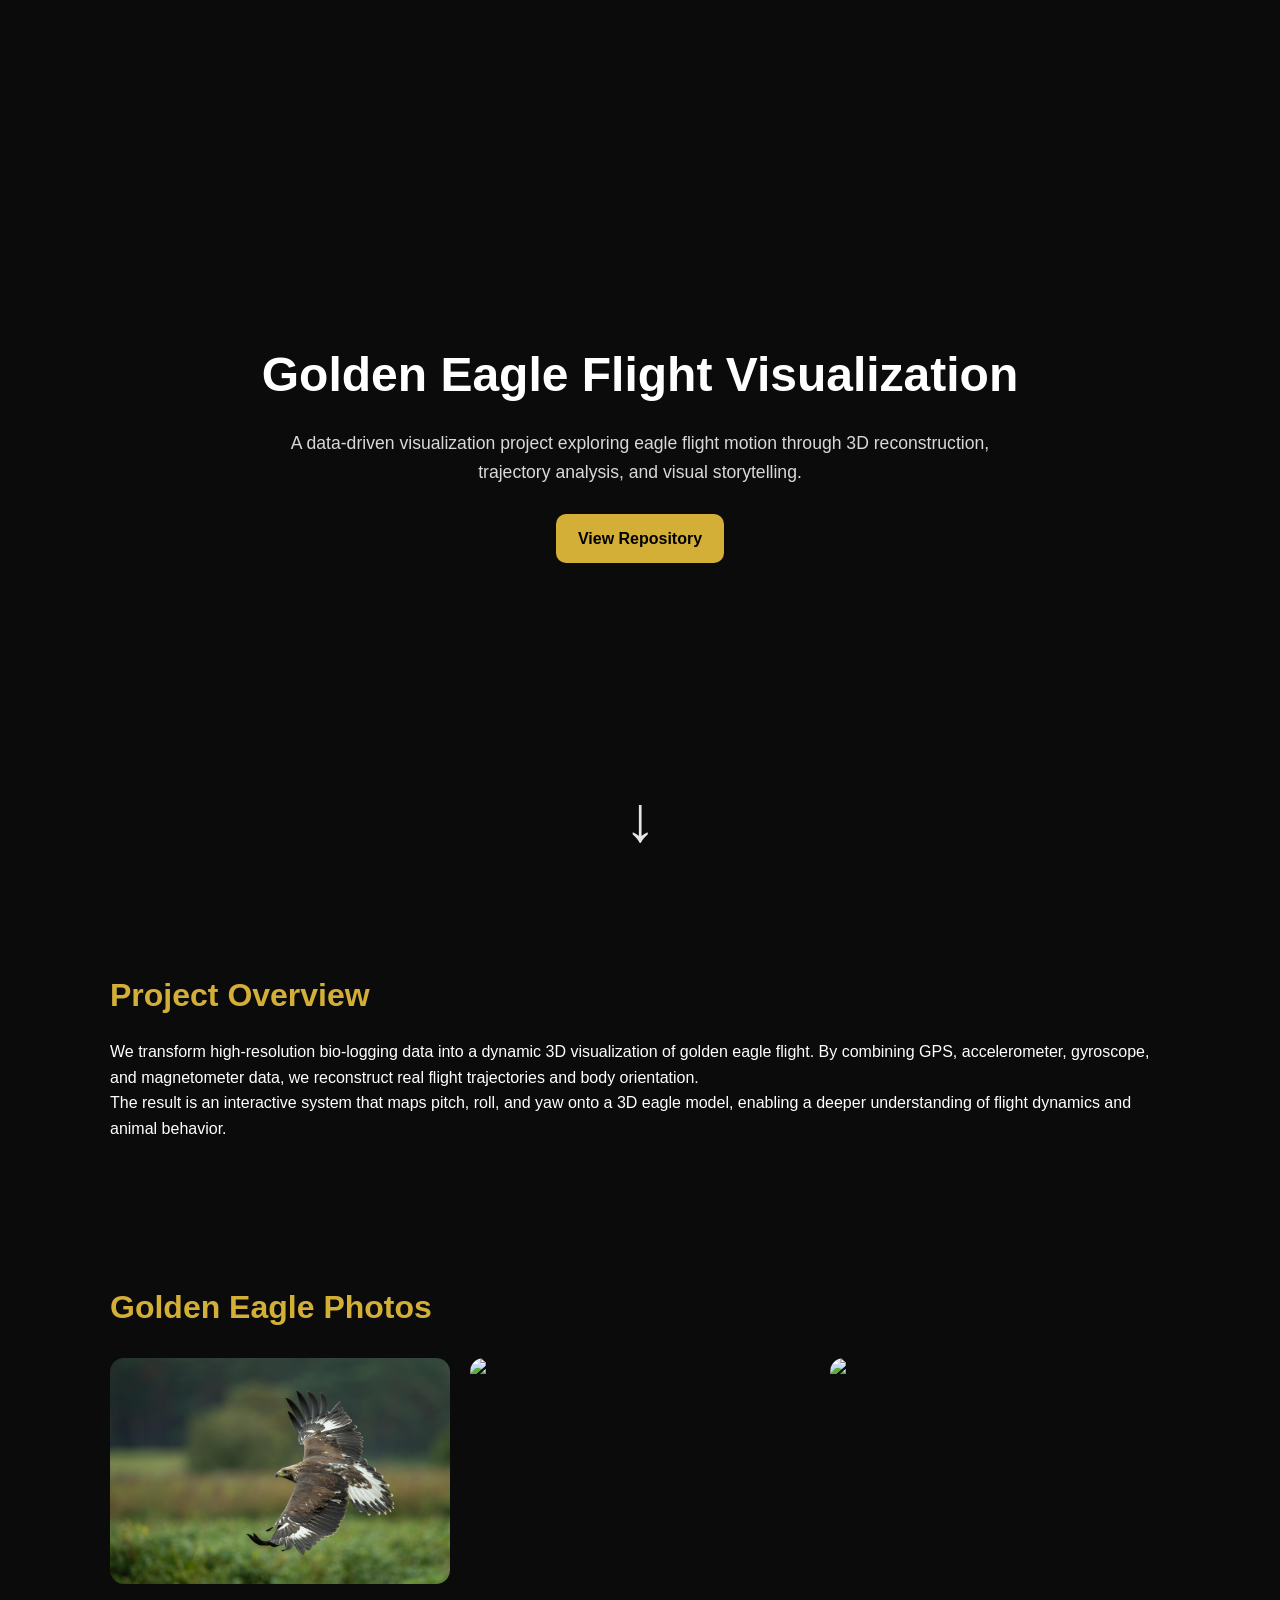
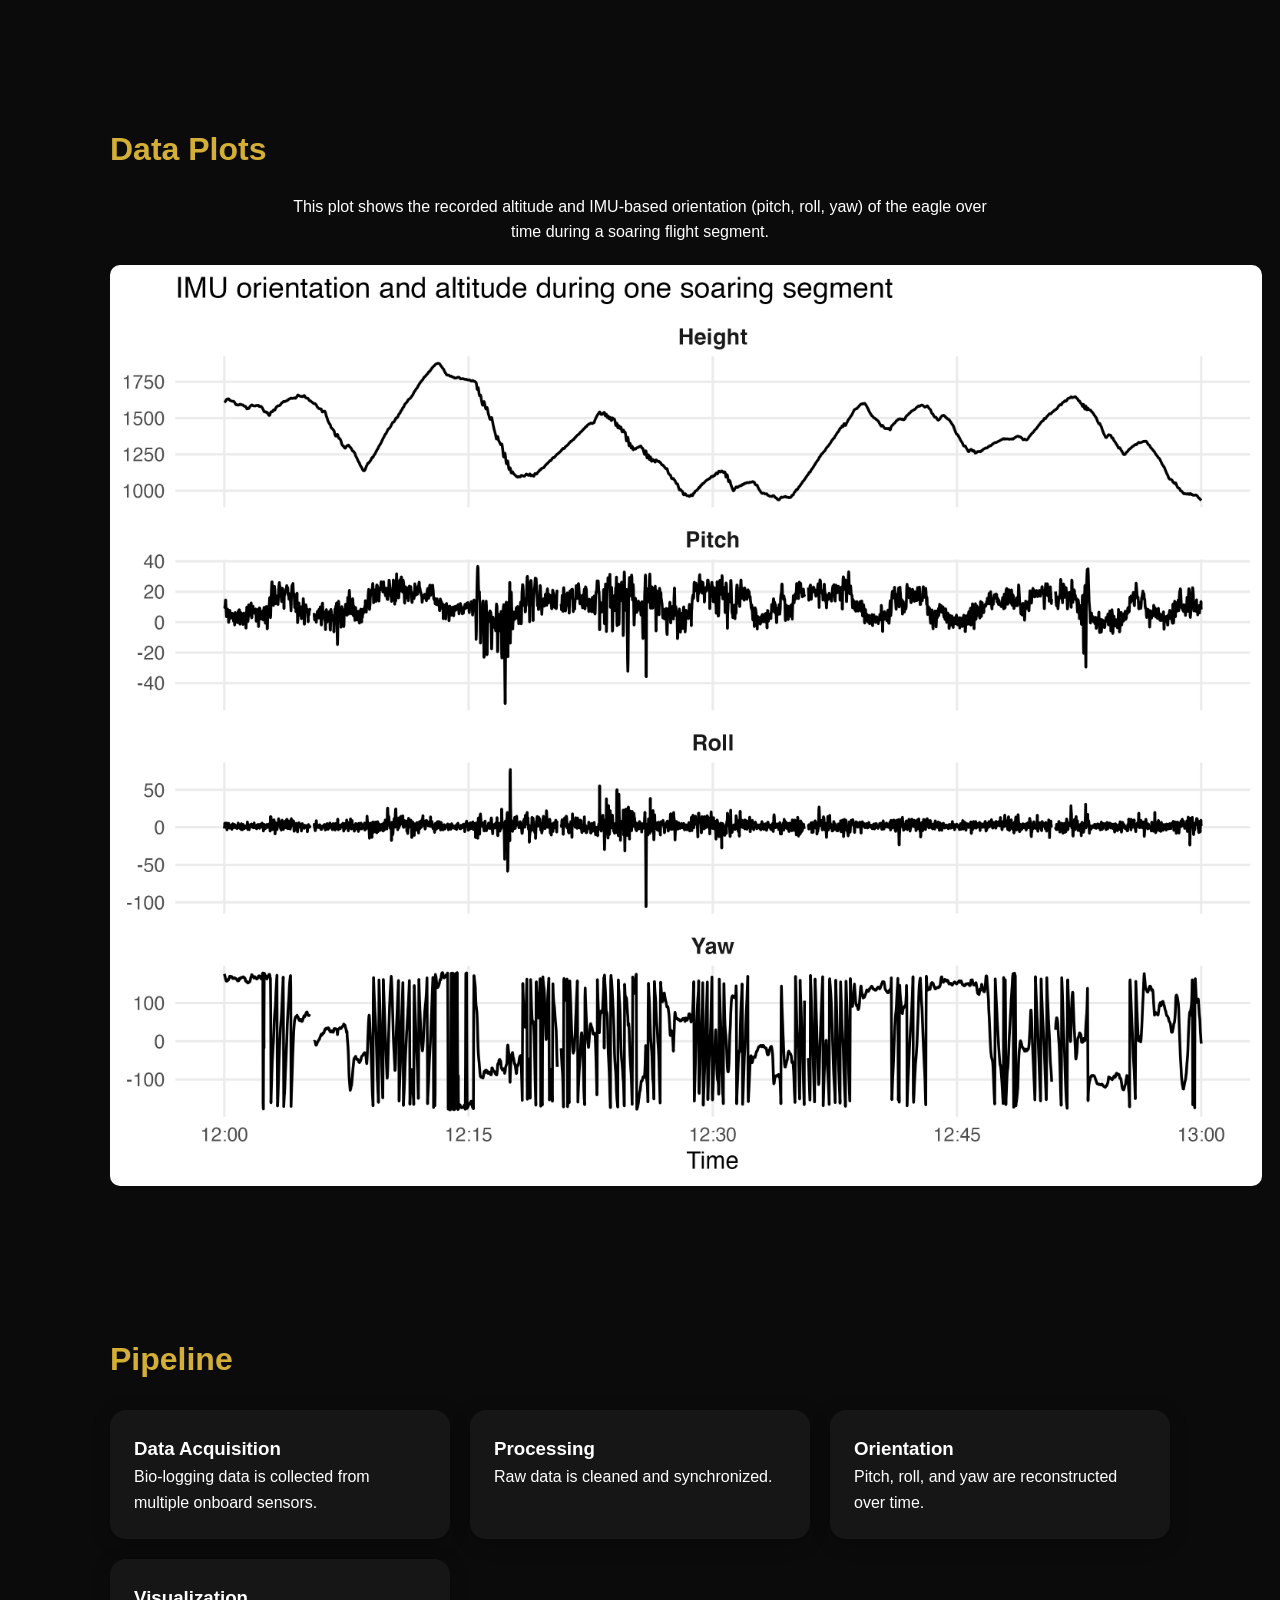
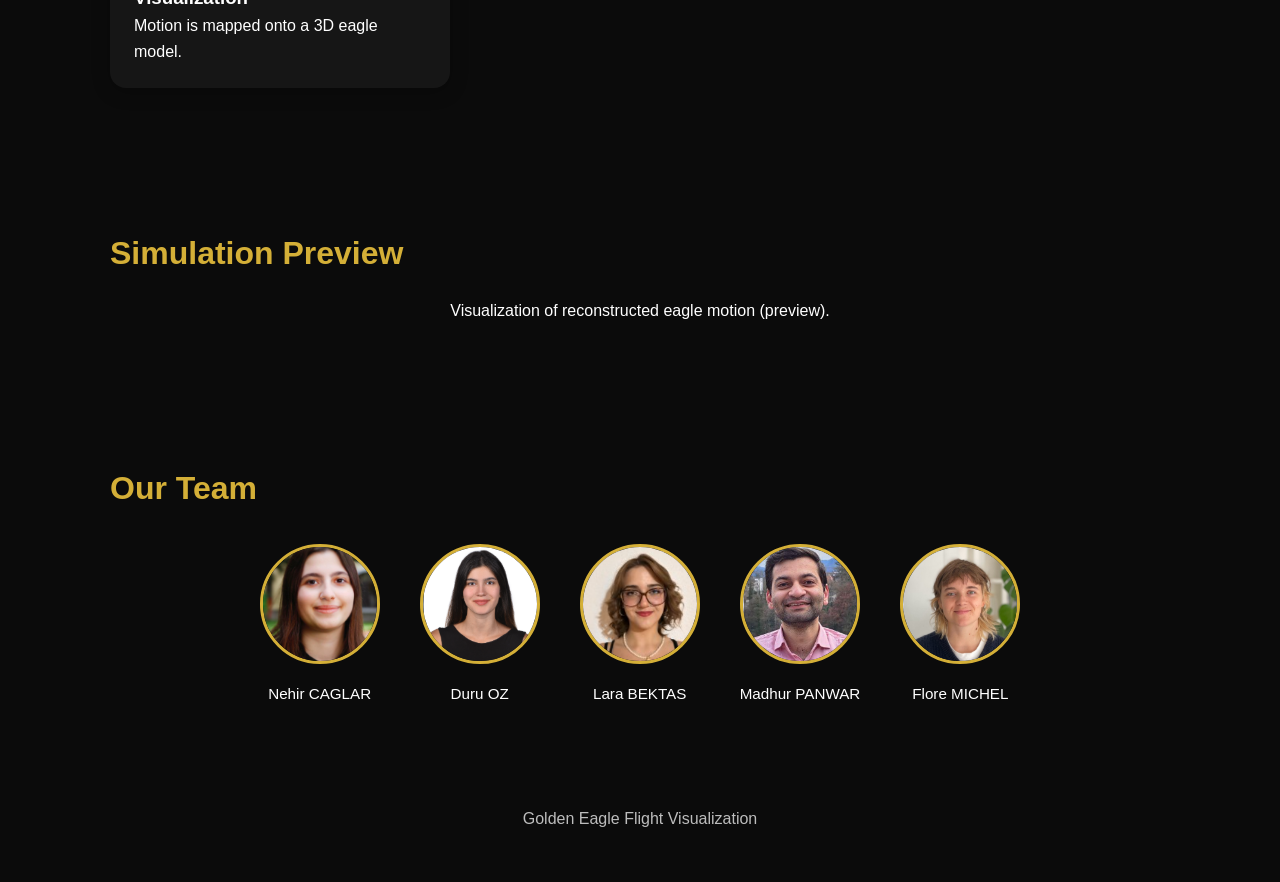
==== index.html @ 2aece583 "Update index.html" ====
<!doctype html>
<html lang="en">
<head>
  <meta charset="UTF-8">
  <meta name="viewport" content="width=device-width, initial-scale=1.0">
  <title>Golden Eagle Flight Visualization</title>

  <style>
    * {
      box-sizing: border-box;
      margin: 0;
      padding: 0;
    }

    body {
      font-family: Arial, sans-serif;
      background: #0b0b0b;
      color: white;
      line-height: 1.6;
    }

    header {
      position: relative;
      min-height: 100vh;
      display: flex;
      flex-direction: column;
      justify-content: center;
      align-items: center;
      padding: 40px 20px;
      text-align: center;
      background: url("background.jpg") center/cover no-repeat;
    }

    header h1 {
      font-size: 3rem;
      margin-bottom: 16px;
    }

    header p {
      max-width: 700px;
      font-size: 1.1rem;
      color: #d9d9d9;
      margin-bottom: 28px;
    }

    .button {
      display: inline-block;
      padding: 12px 22px;
      background: #d4af37;
      color: black;
      text-decoration: none;
      font-weight: bold;
      border-radius: 10px;
    }

    /* SCROLL ARROW */
    .scroll-arrow {
      position: absolute;
      bottom: 30px;
      left: 50%;
      transform: translateX(-50%);
      font-size: 4rem;
      color: white;
      opacity: 0.9;
      animation: bounce 1.5s infinite;
    }

    @keyframes bounce {
      0%, 100% { transform: translate(-50%, 0); }
      50% { transform: translate(-50%, 12px); }
    }

    section {
      padding: 70px 20px;
      max-width: 1100px;
      margin: auto;
    }

    h2 {
      font-size: 2rem;
      margin-bottom: 18px;
      color: #d4af37;
    }

    .grid {
      display: grid;
      grid-template-columns: repeat(auto-fit, minmax(260px, 1fr));
      gap: 20px;
      margin-top: 25px;
    }

    .card {
      background: #161616;
      padding: 24px;
      border-radius: 16px;
      box-shadow: 0 4px 18px rgba(0,0,0,0.25);
    }

    .images img {
      width: 100%;
      border-radius: 14px;
      display: block;
    }

    /* TEAM */
    .team {
      display: flex;
      justify-content: center;
      gap: 40px;
      margin-top: 30px;
      flex-wrap: wrap;
      text-align: center;
    }

    .member img {
      width: 120px;
      height: 120px;
      object-fit: cover;
      border-radius: 50%;
      margin-bottom: 10px;
      border: 3px solid #d4af37;
    }

    .member p {
      font-size: 0.95rem;
    }

    footer {
      text-align: center;
      padding: 30px 20px 50px;
      color: #bdbdbd;
    }
  </style>
</head>

<body>

  <!-- HERO -->
  <header>
    <h1>Golden Eagle Flight Visualization</h1>
    <p>
      A data-driven visualization project exploring eagle flight motion through
      3D reconstruction, trajectory analysis, and visual storytelling.
    </p>
    <a class="button" href="https://github.com/flore-23/hackathon2026_eagle_flight" target="_blank">
      View Repository
    </a>

    <div class="scroll-arrow">↓</div>
  </header>

  <!-- OVERVIEW -->
  <section>
    <h2>Project Overview</h2>
    <p>
      We transform high-resolution bio-logging data into a dynamic 3D visualization 
      of golden eagle flight. By combining GPS, accelerometer, gyroscope, and 
      magnetometer data, we reconstruct real flight trajectories and body orientation.
    </p>
    <p>
      The result is an interactive system that maps pitch, roll, and yaw onto a 
      3D eagle model, enabling a deeper understanding of flight dynamics and 
      animal behavior.
    </p>
  </section>

  <!-- PHOTOS -->
  <section>
    <h2>Golden Eagle Photos</h2>
    <div class="grid images">
      <img src="image1.jpeg">
      <img src="photo1.jpg">
      <img src="photo2.jpg">
    </div>
  </section>

  <!-- PLOTS -->
  <section>
    <h2>Data Plots</h2>
    <p style="text-align:center; max-width:700px; margin:auto; margin-bottom:20px;">
      This plot shows the recorded altitude and IMU-based orientation (pitch, roll, yaw)
      of the eagle over time during a soaring flight segment.
    </p>

    <div style="text-align:center;">
      <img src="imu_plot.png" style="width:90vw; max-width:1200px; border-radius:10px;">
    </div>
  </section>

  <!-- PIPELINE -->
  <section>
    <h2>Pipeline</h2>
    <div class="grid">
      <div class="card">
        <h3>Data Acquisition</h3>
        <p>Bio-logging data is collected from multiple onboard sensors.</p>
      </div>

      <div class="card">
        <h3>Processing</h3>
        <p>Raw data is cleaned and synchronized.</p>
      </div>

      <div class="card">
        <h3>Orientation</h3>
        <p>Pitch, roll, and yaw are reconstructed over time.</p>
      </div>

      <div class="card">
        <h3>Visualization</h3>
        <p>Motion is mapped onto a 3D eagle model.</p>
      </div>
    </div>
  </section>

  <!-- PREVIEW -->
  <section>
    <h2>Simulation Preview</h2>
    <p style="text-align:center;">
      Visualization of reconstructed eagle motion (preview).
    </p>
  </section>

  <!-- TEAM -->
  <section>
    <h2>Our Team</h2>

    <div class="team">
      <div class="member">
        <img src="NEHİR.png">
        <p>Nehir CAGLAR</p>
      </div>

      <div class="member">
        <img src="duru.png">
        <p>Duru OZ</p>
      </div>

      <div class="member">
        <img src="lara.png">
        <p>Lara BEKTAS</p>
      </div>

      <div class="member">
        <img src="madhur.png">
        <p>Madhur PANWAR</p>
      </div>

      <div class="member">
        <img src="flore.png">
        <p>Flore MICHEL</p>
      </div>
    </div>
  </section>

  <footer>
    Golden Eagle Flight Visualization
  </footer>

</body>
</html>
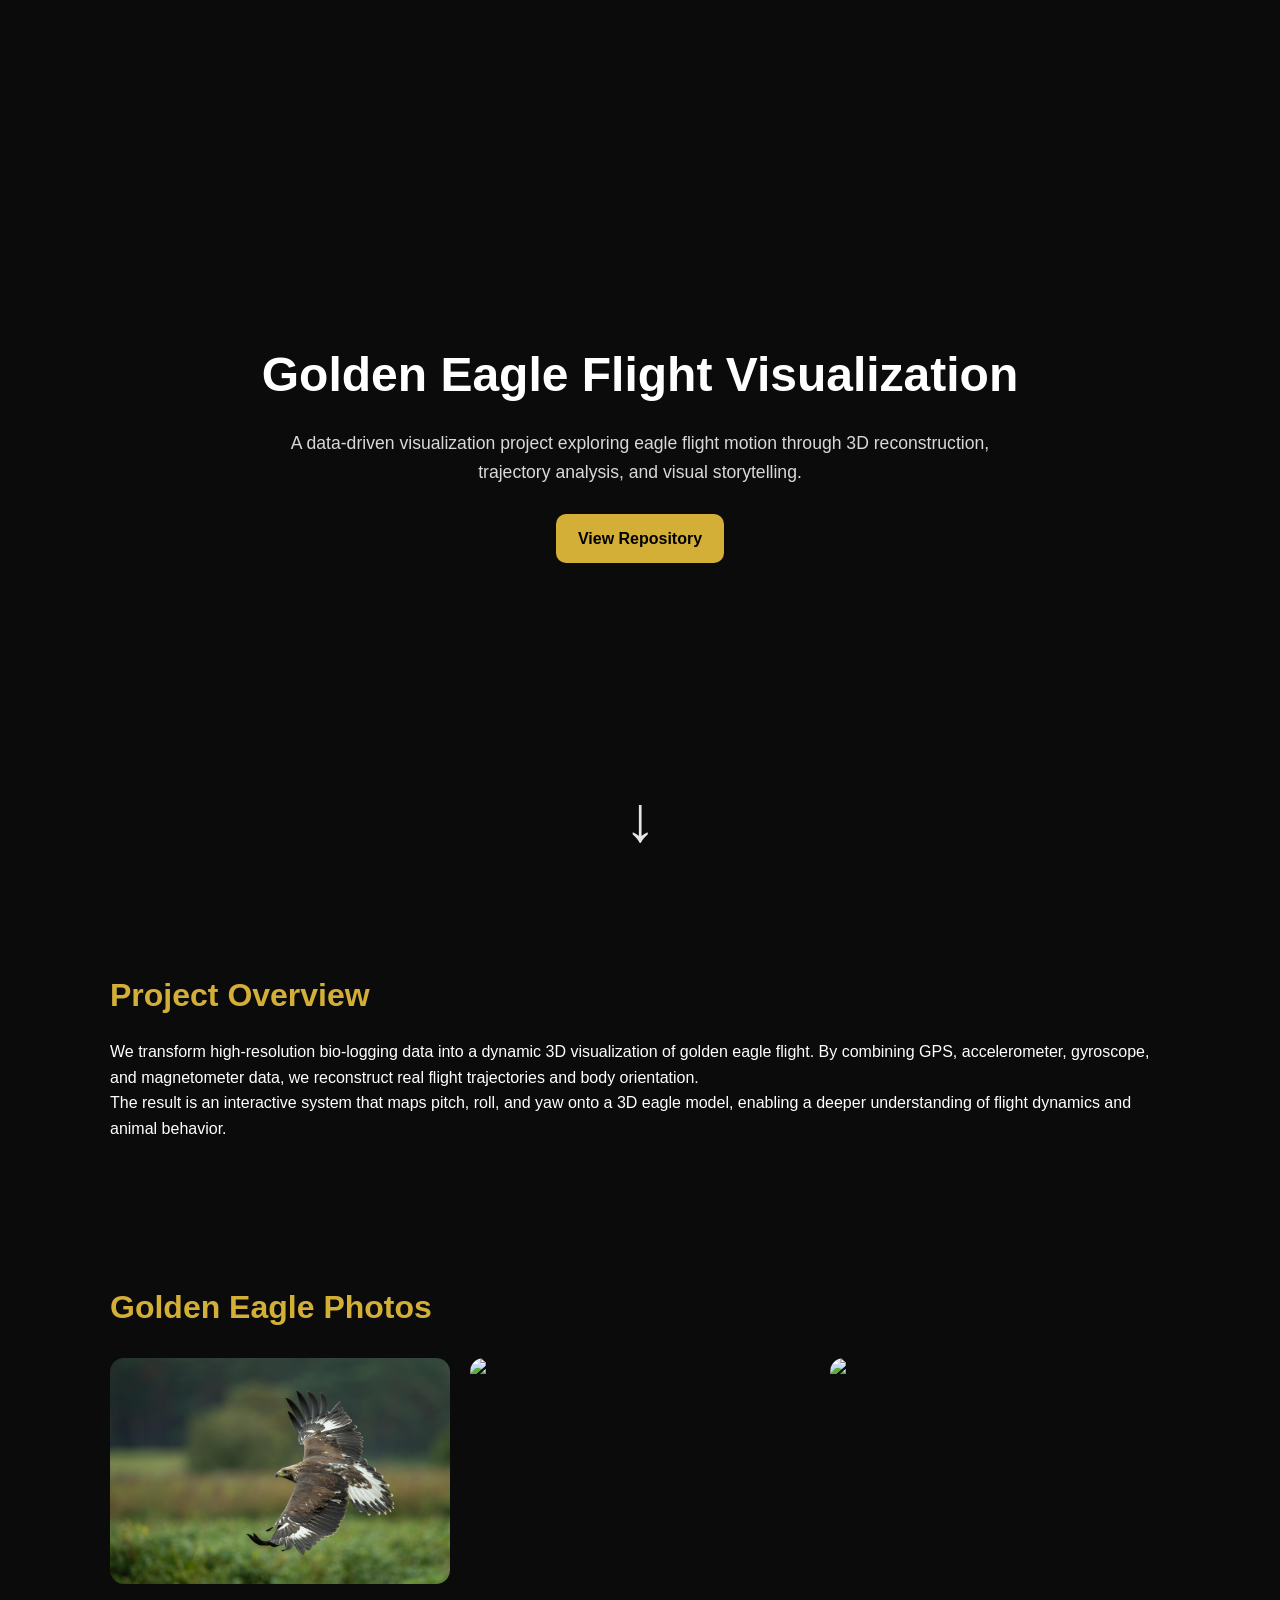
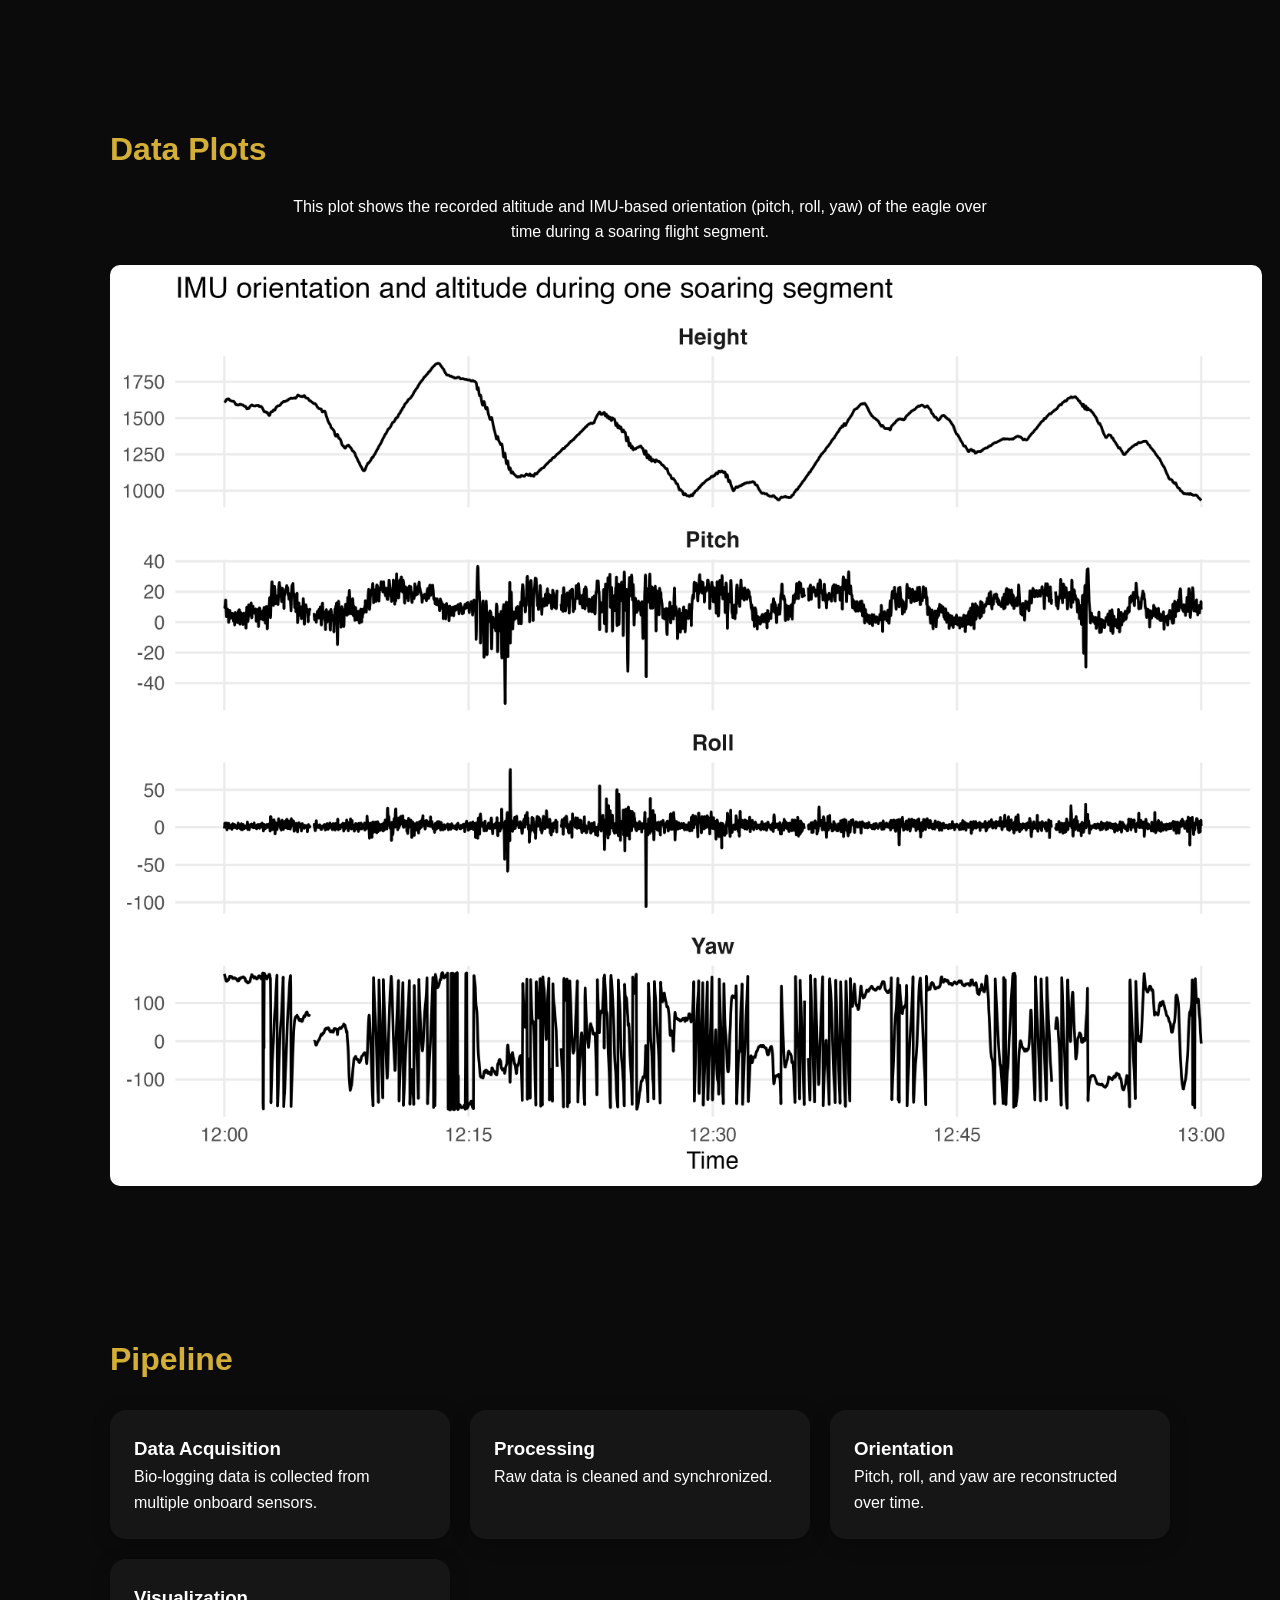
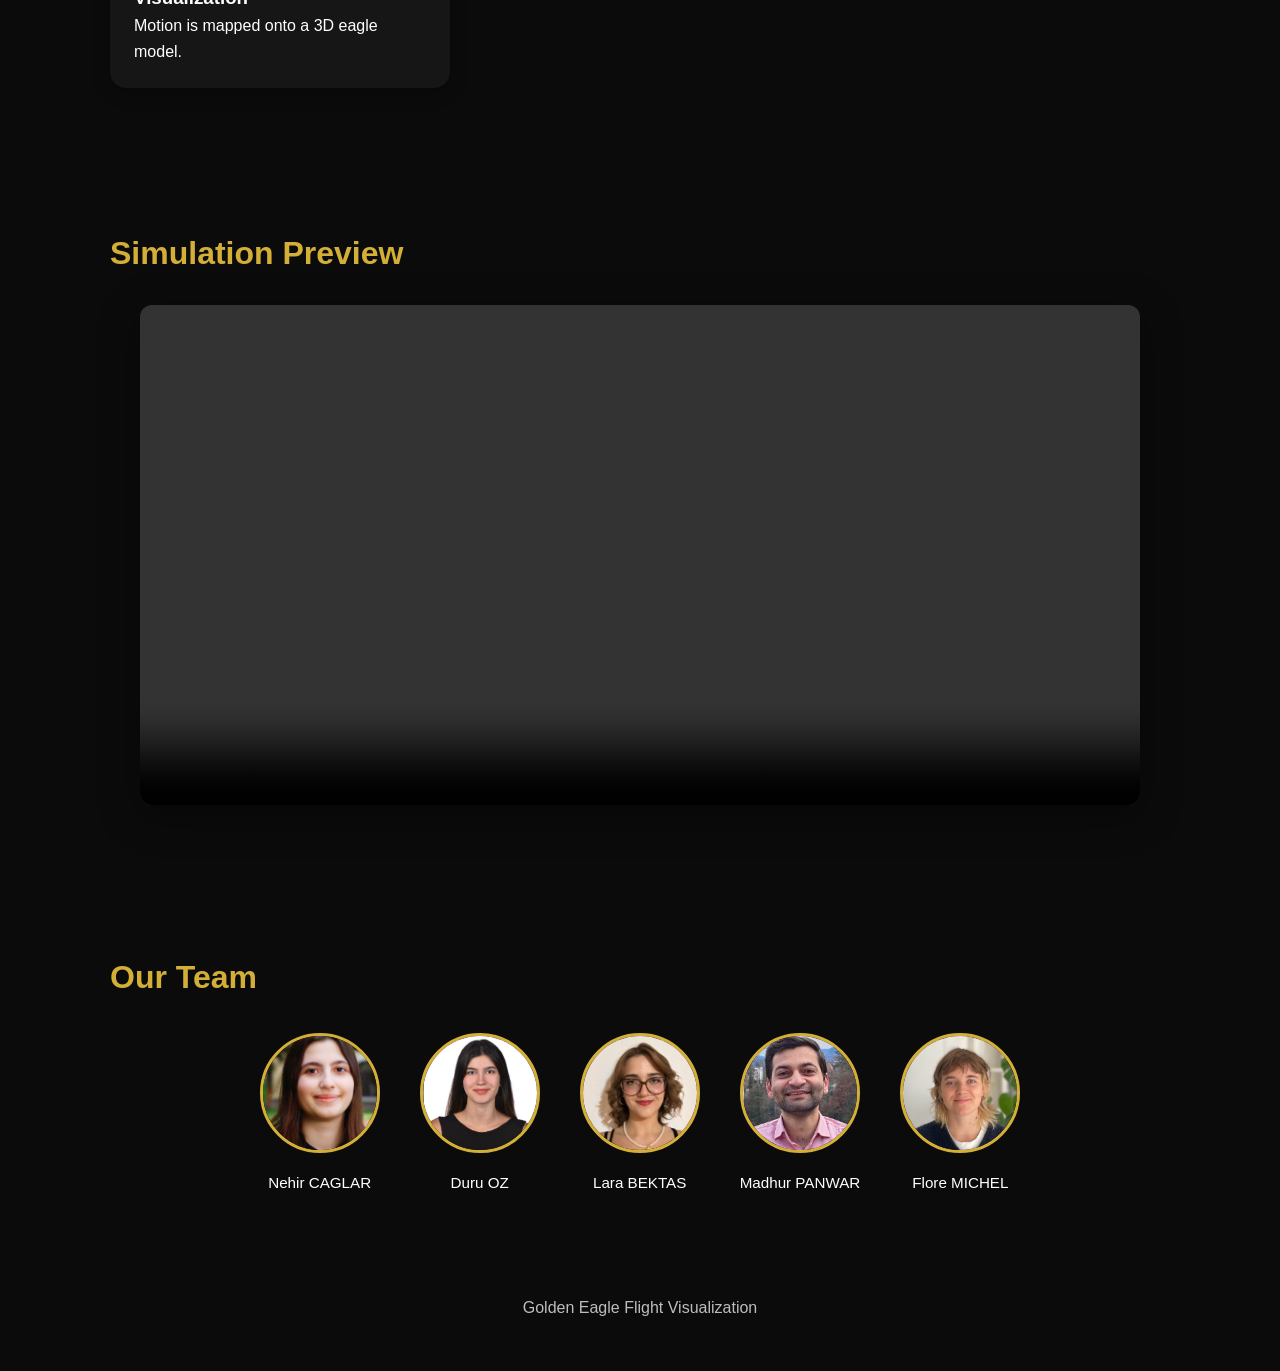
==== commit f709520c: "Update index.html" ====
--- a/index.html
+++ b/index.html
@@ -215,11 +215,17 @@
 
   <!-- PREVIEW -->
   <section>
-    <h2>Simulation Preview</h2>
-    <p style="text-align:center;">
-      Visualization of reconstructed eagle motion (preview).
-    </p>
-  </section>
+  <h2>Simulation Preview</h2>
+  <p style="text-align:center; max-width:800px; margin:auto; margin-bottom:25px;">
+  </p>
+
+  <div style="text-align:center;">
+    <video controls autoplay muted loop
+      style="width:90vw; max-width:1000px; border-radius:12px; box-shadow:0 10px 40px rgba(0,0,0,0.4);">
+      <source src="Video(1).mp4" type="video/mp4">
+    </video>
+  </div>
+</section>
 
   <!-- TEAM -->
   <section>
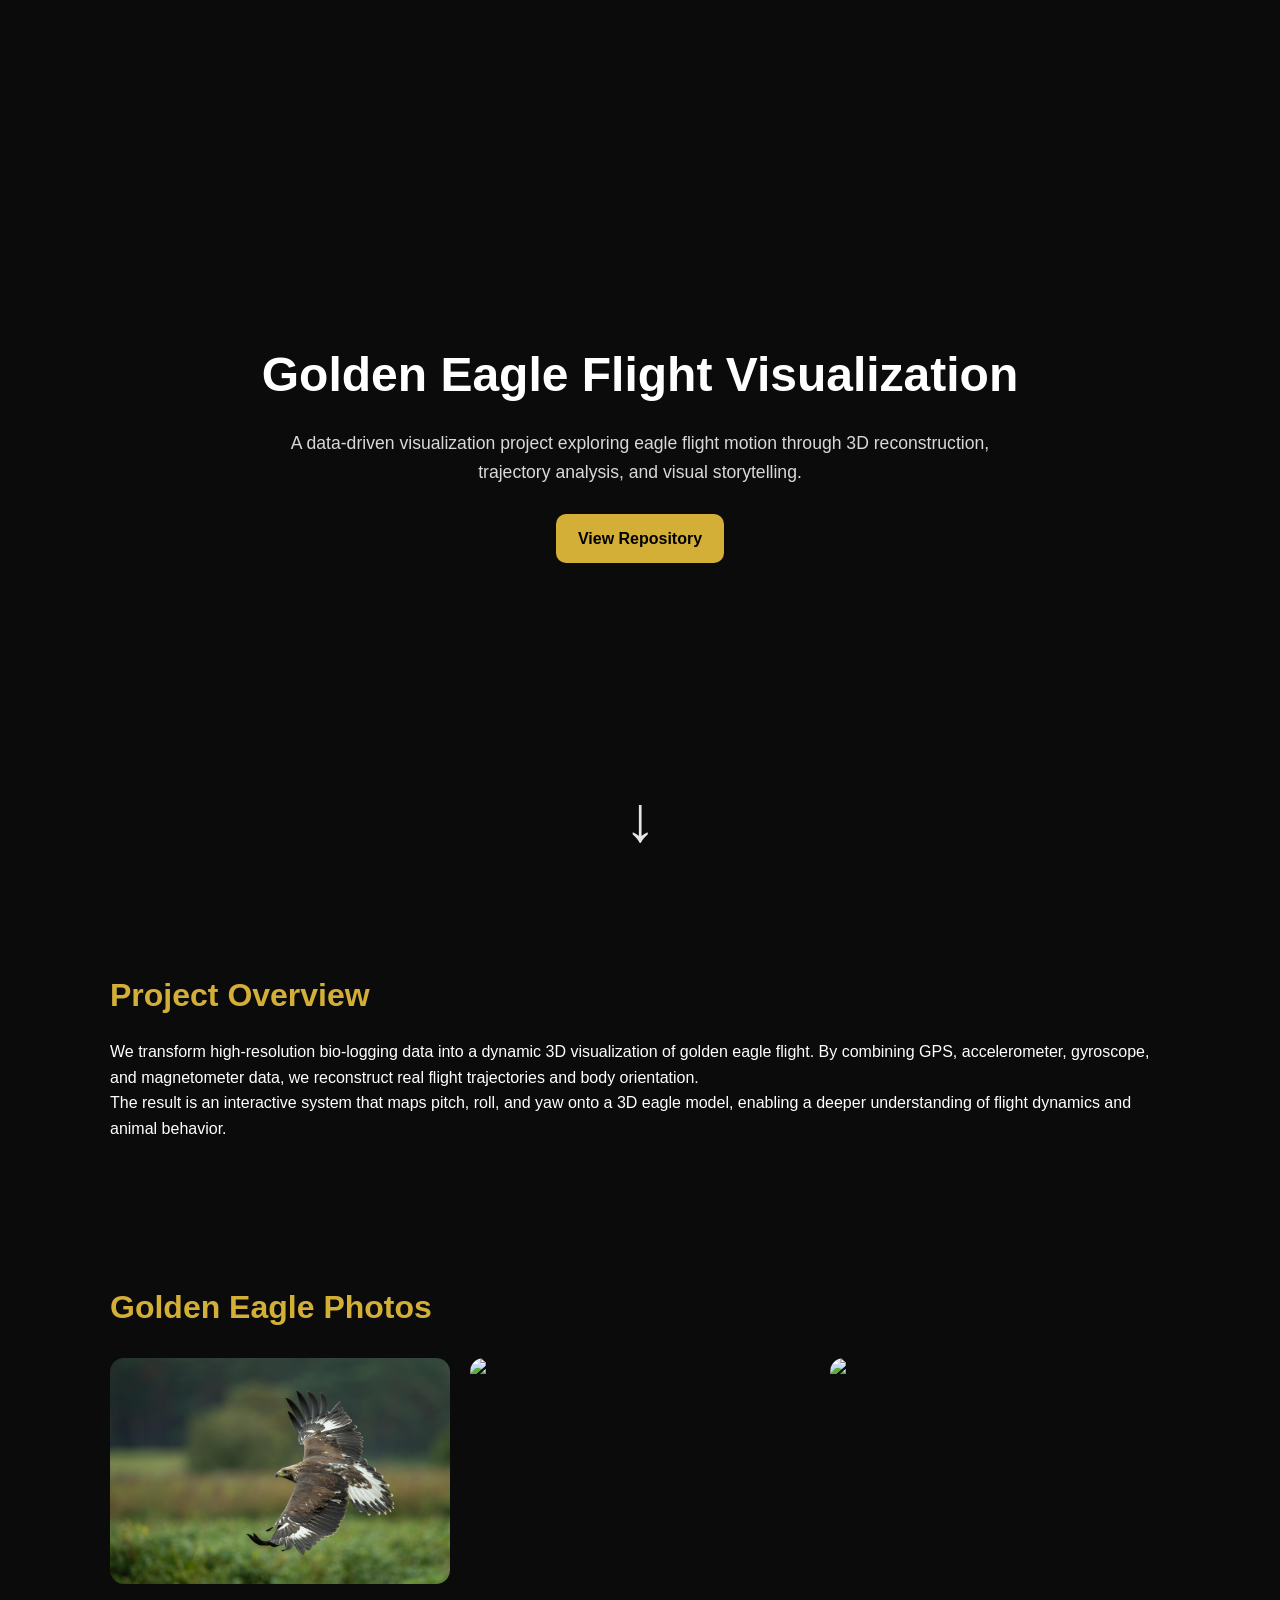
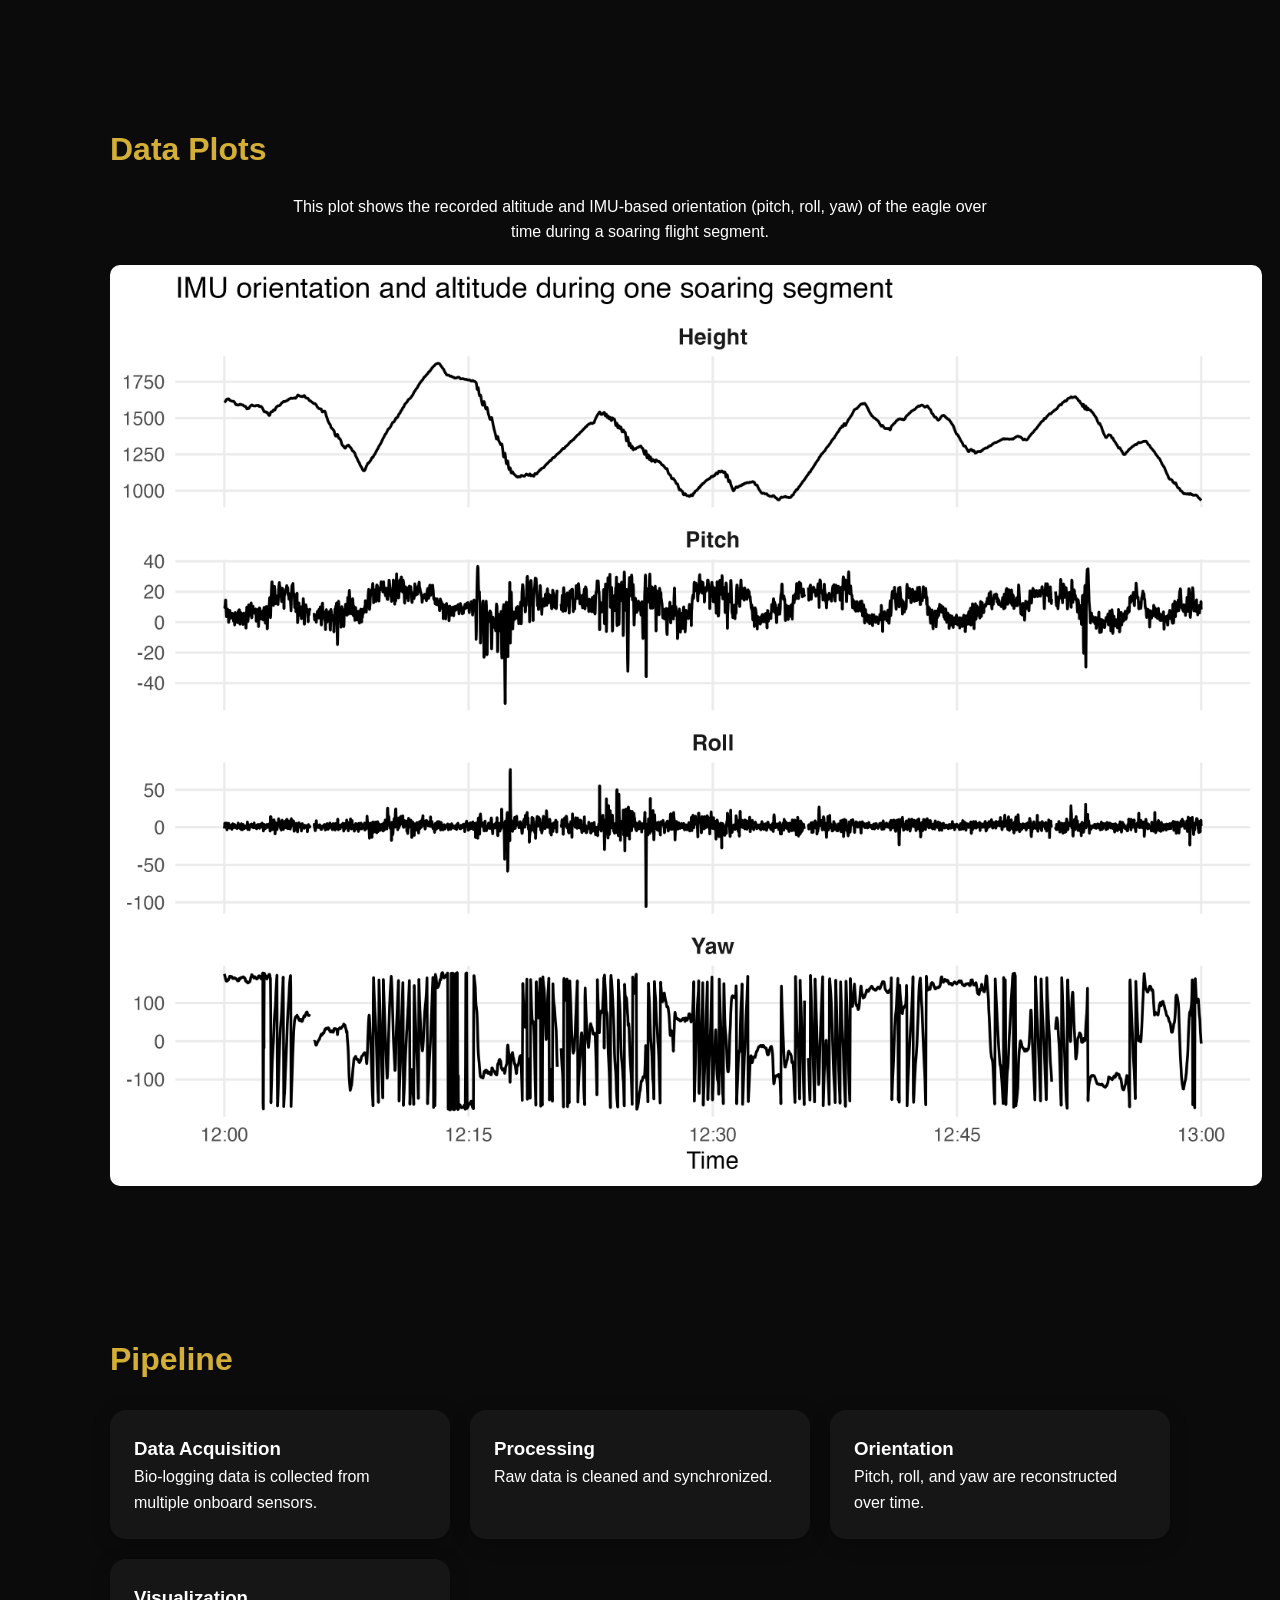
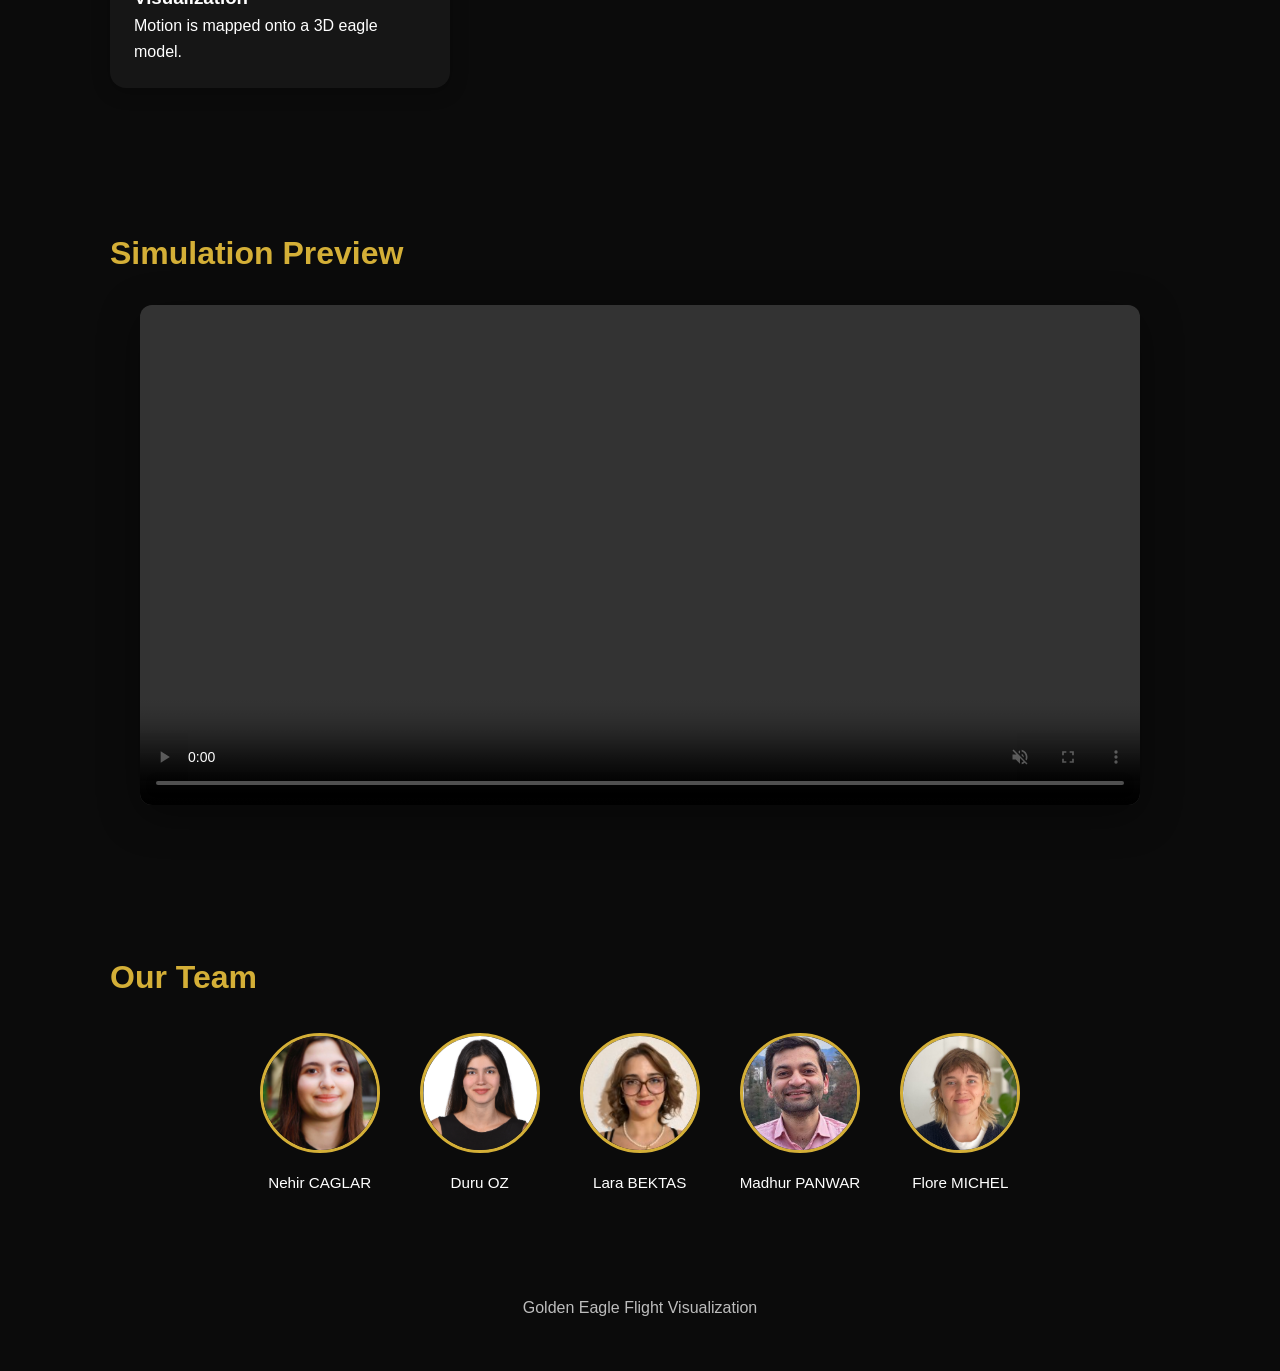
==== commit 04fbdc7a: "Update index.html" ====
--- a/index.html
+++ b/index.html
@@ -222,7 +222,7 @@
   <div style="text-align:center;">
     <video controls autoplay muted loop
       style="width:90vw; max-width:1000px; border-radius:12px; box-shadow:0 10px 40px rgba(0,0,0,0.4);">
-      <source src="Video(1).mp4" type="video/mp4">
+      <source src="Video (1).mp4" type="video/mp4">
     </video>
   </div>
 </section>
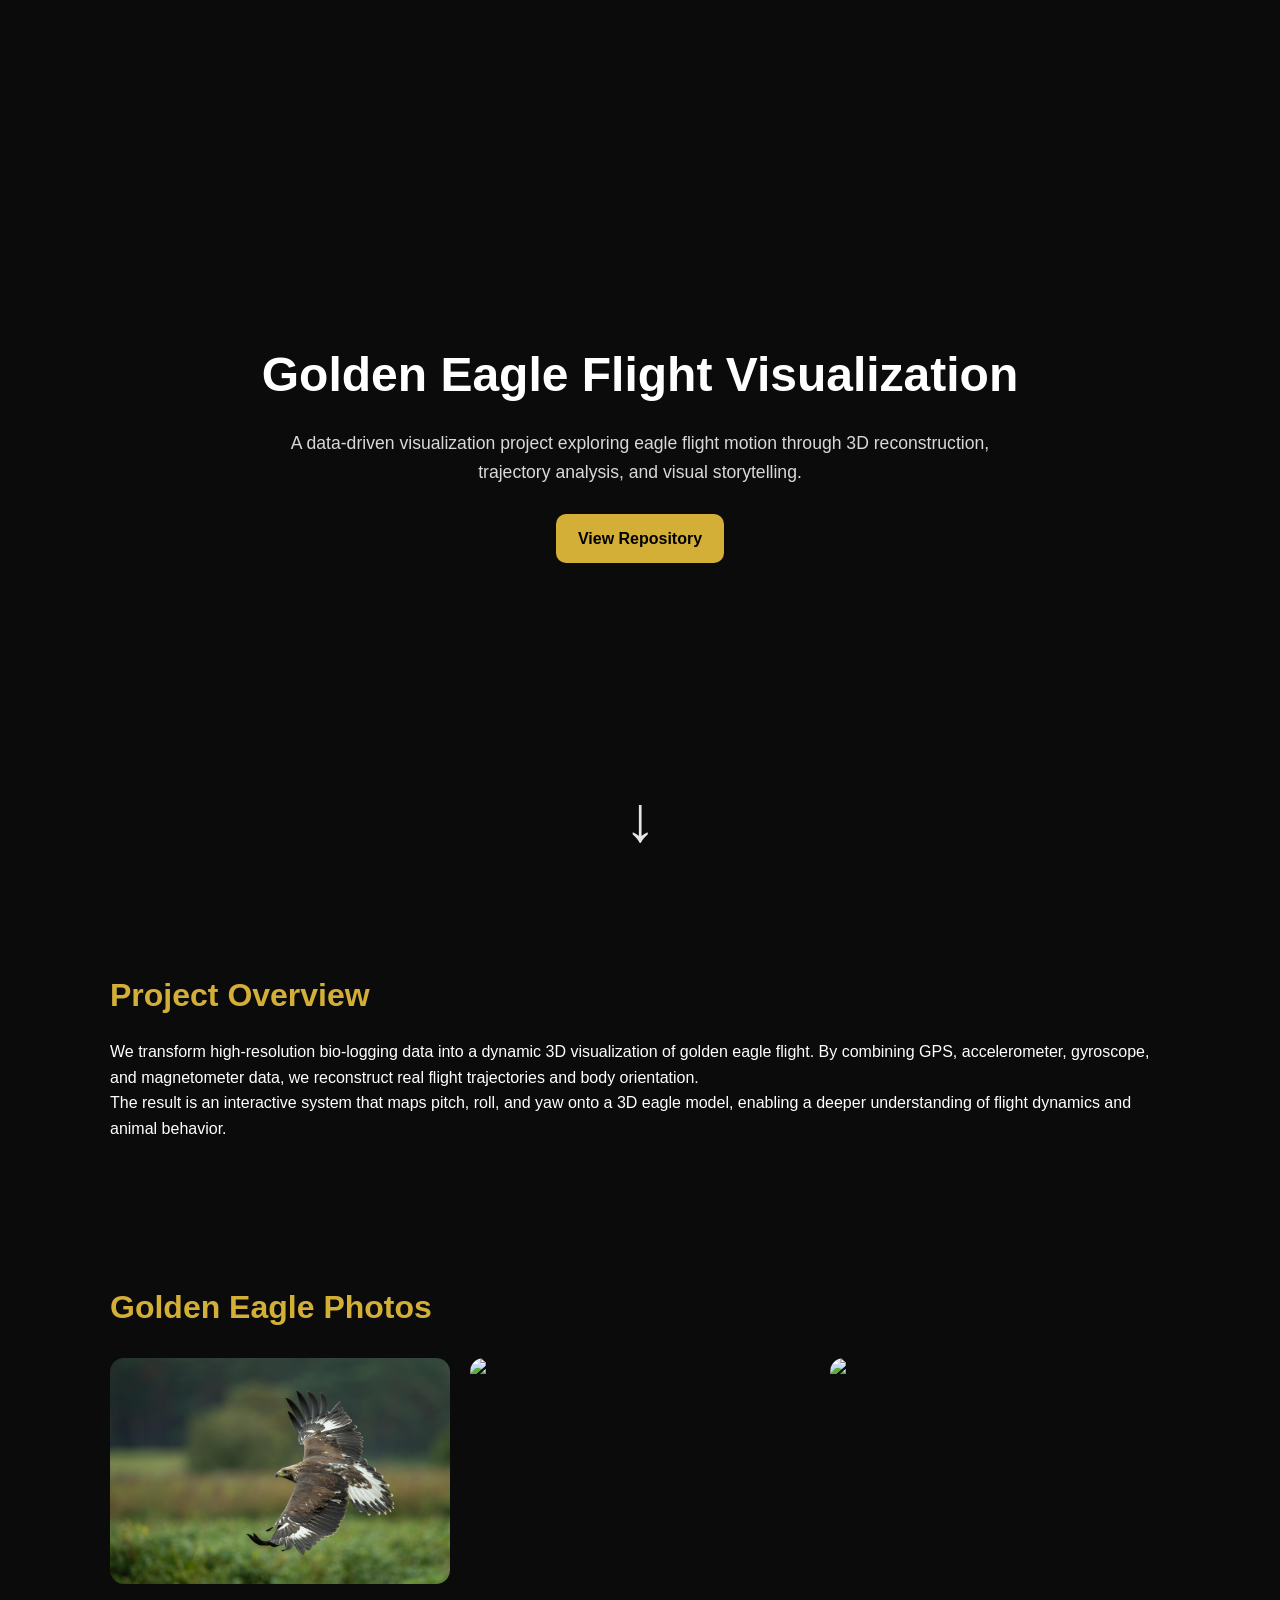
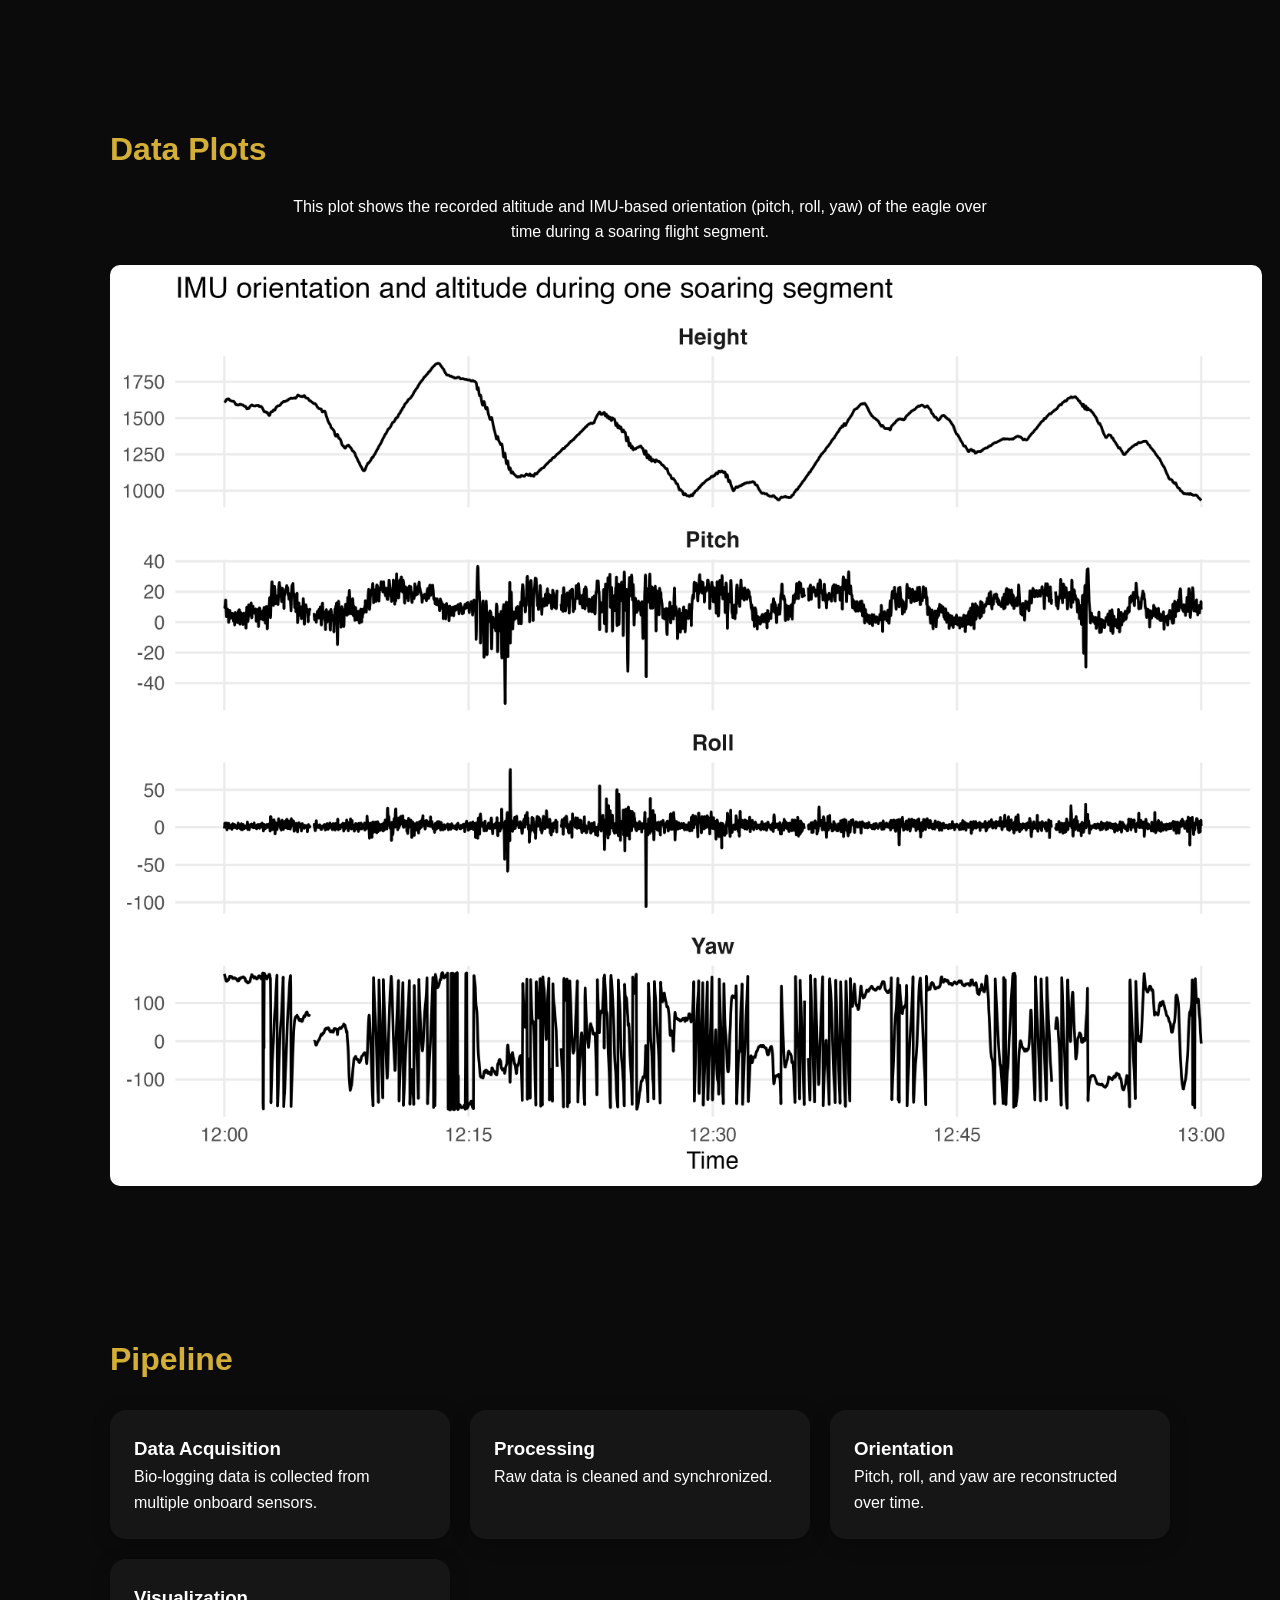
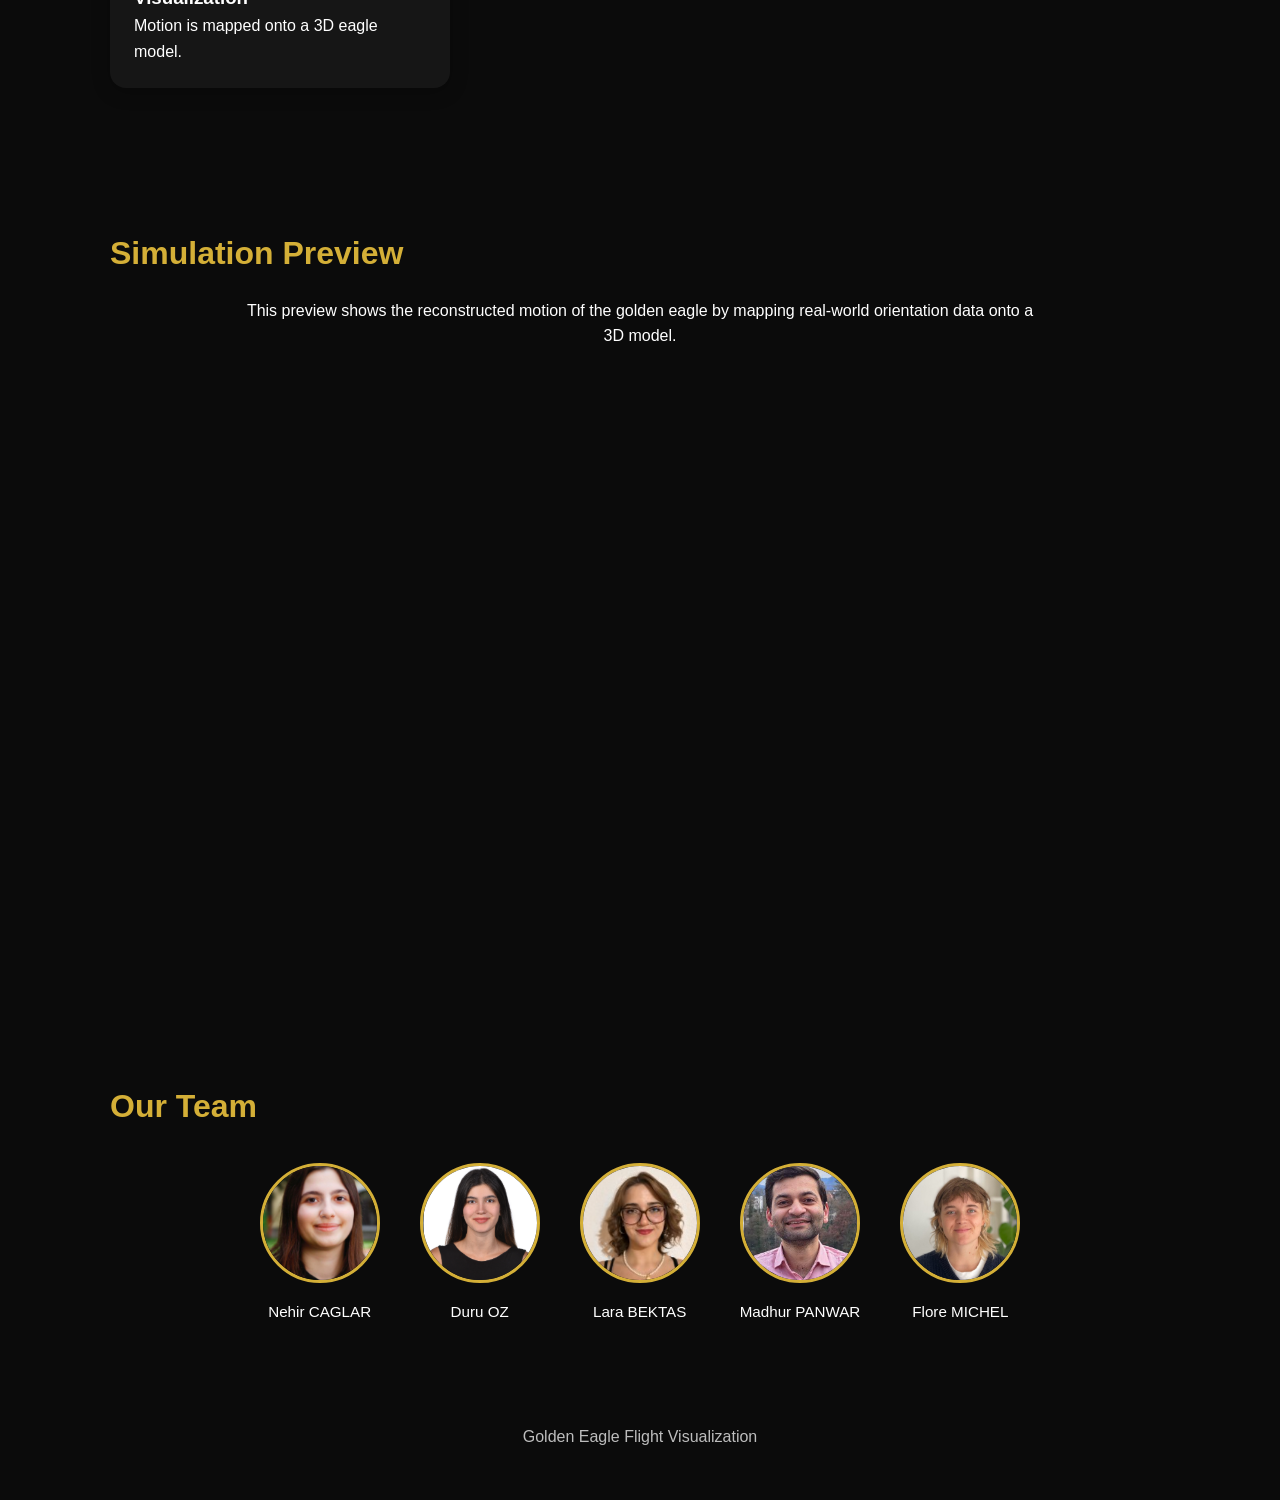
==== commit 84aa4281: "Update index.html" ====
--- a/index.html
+++ b/index.html
@@ -216,14 +216,16 @@
   <!-- PREVIEW -->
   <section>
   <h2>Simulation Preview</h2>
+
   <p style="text-align:center; max-width:800px; margin:auto; margin-bottom:25px;">
+    This preview shows the reconstructed motion of the golden eagle by mapping real-world orientation data onto a 3D model.
   </p>
 
   <div style="text-align:center;">
-    <video controls autoplay muted loop
-      style="width:90vw; max-width:1000px; border-radius:12px; box-shadow:0 10px 40px rgba(0,0,0,0.4);">
-      <source src="Video (1).mp4" type="video/mp4">
-    </video>
+    <iframe
+      src="https://drive.google.com/file/d/1CZFhFU1kpjiuWjYkrjdkAUyolZRHc8m2/preview"
+      style="width:90vw; max-width:1000px; height:56vw; max-height:560px; border-radius:12px; border:none;">
+    </iframe>
   </div>
 </section>
 
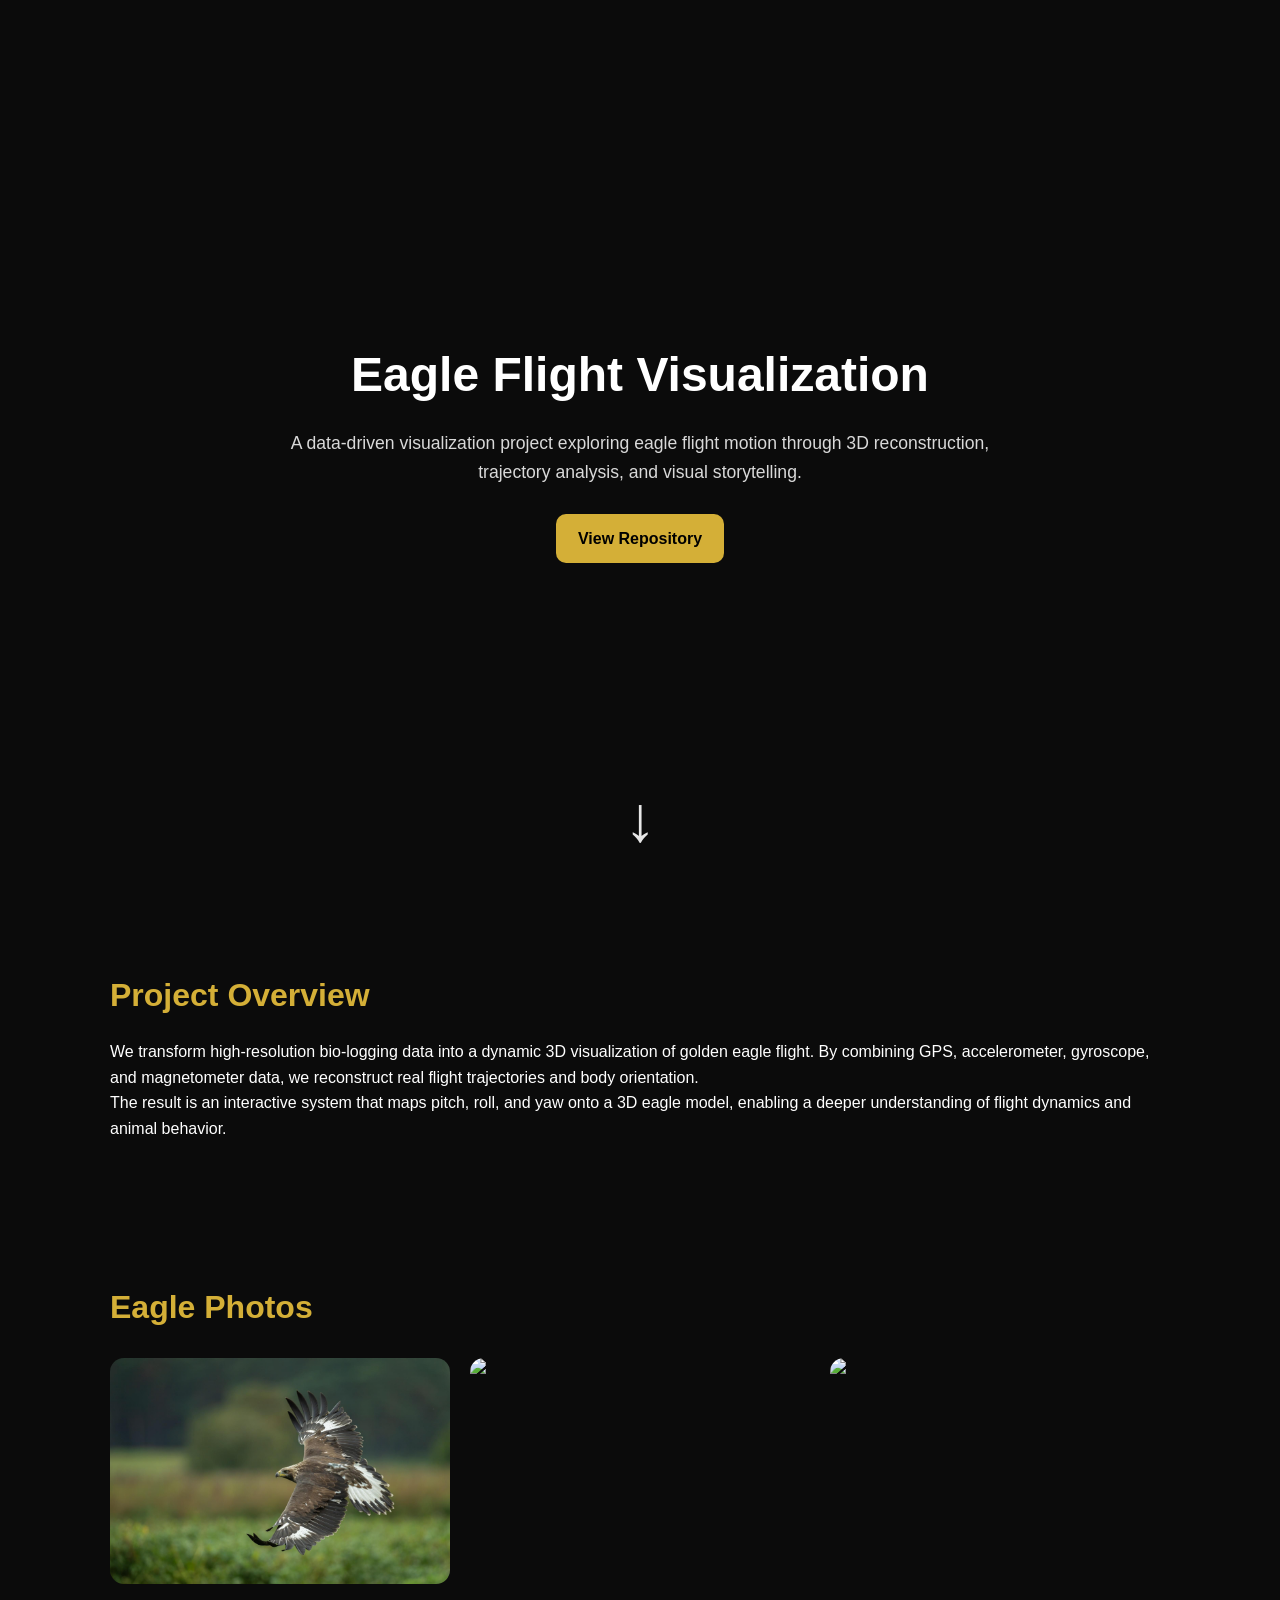
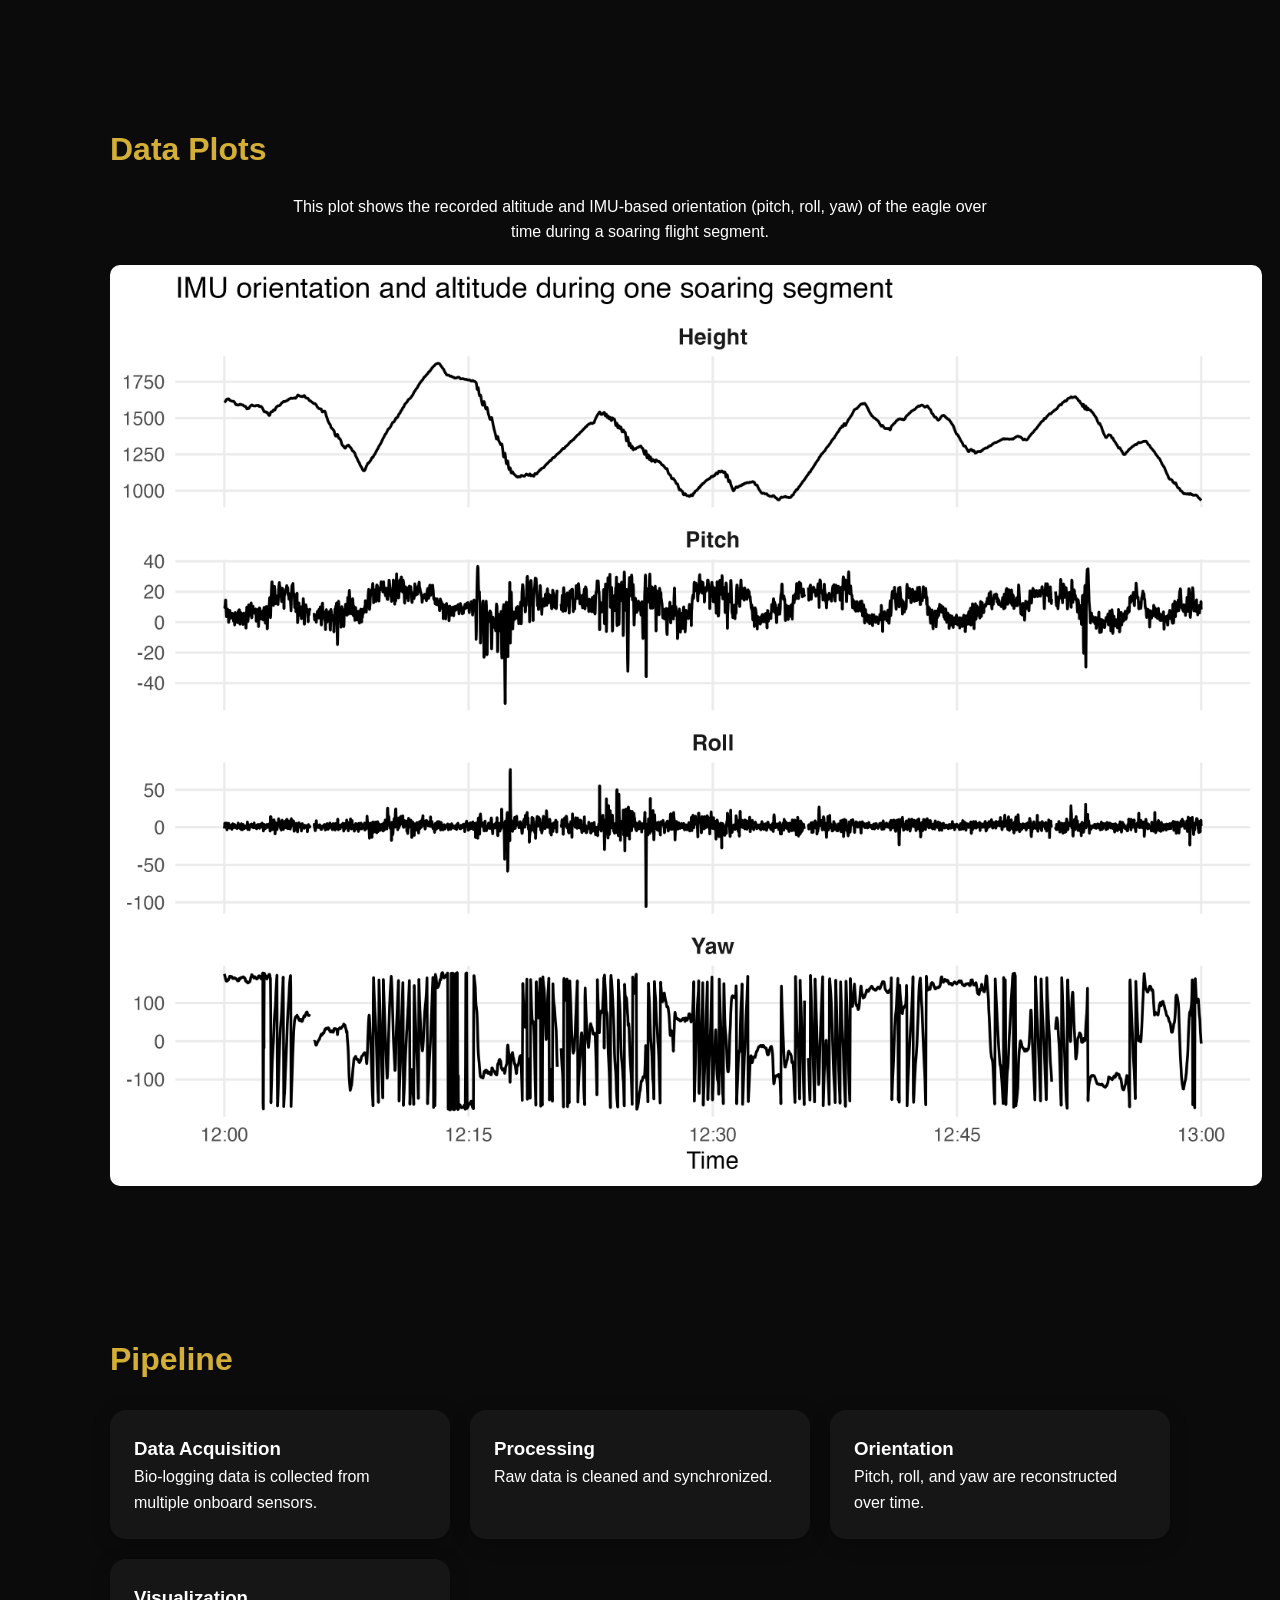
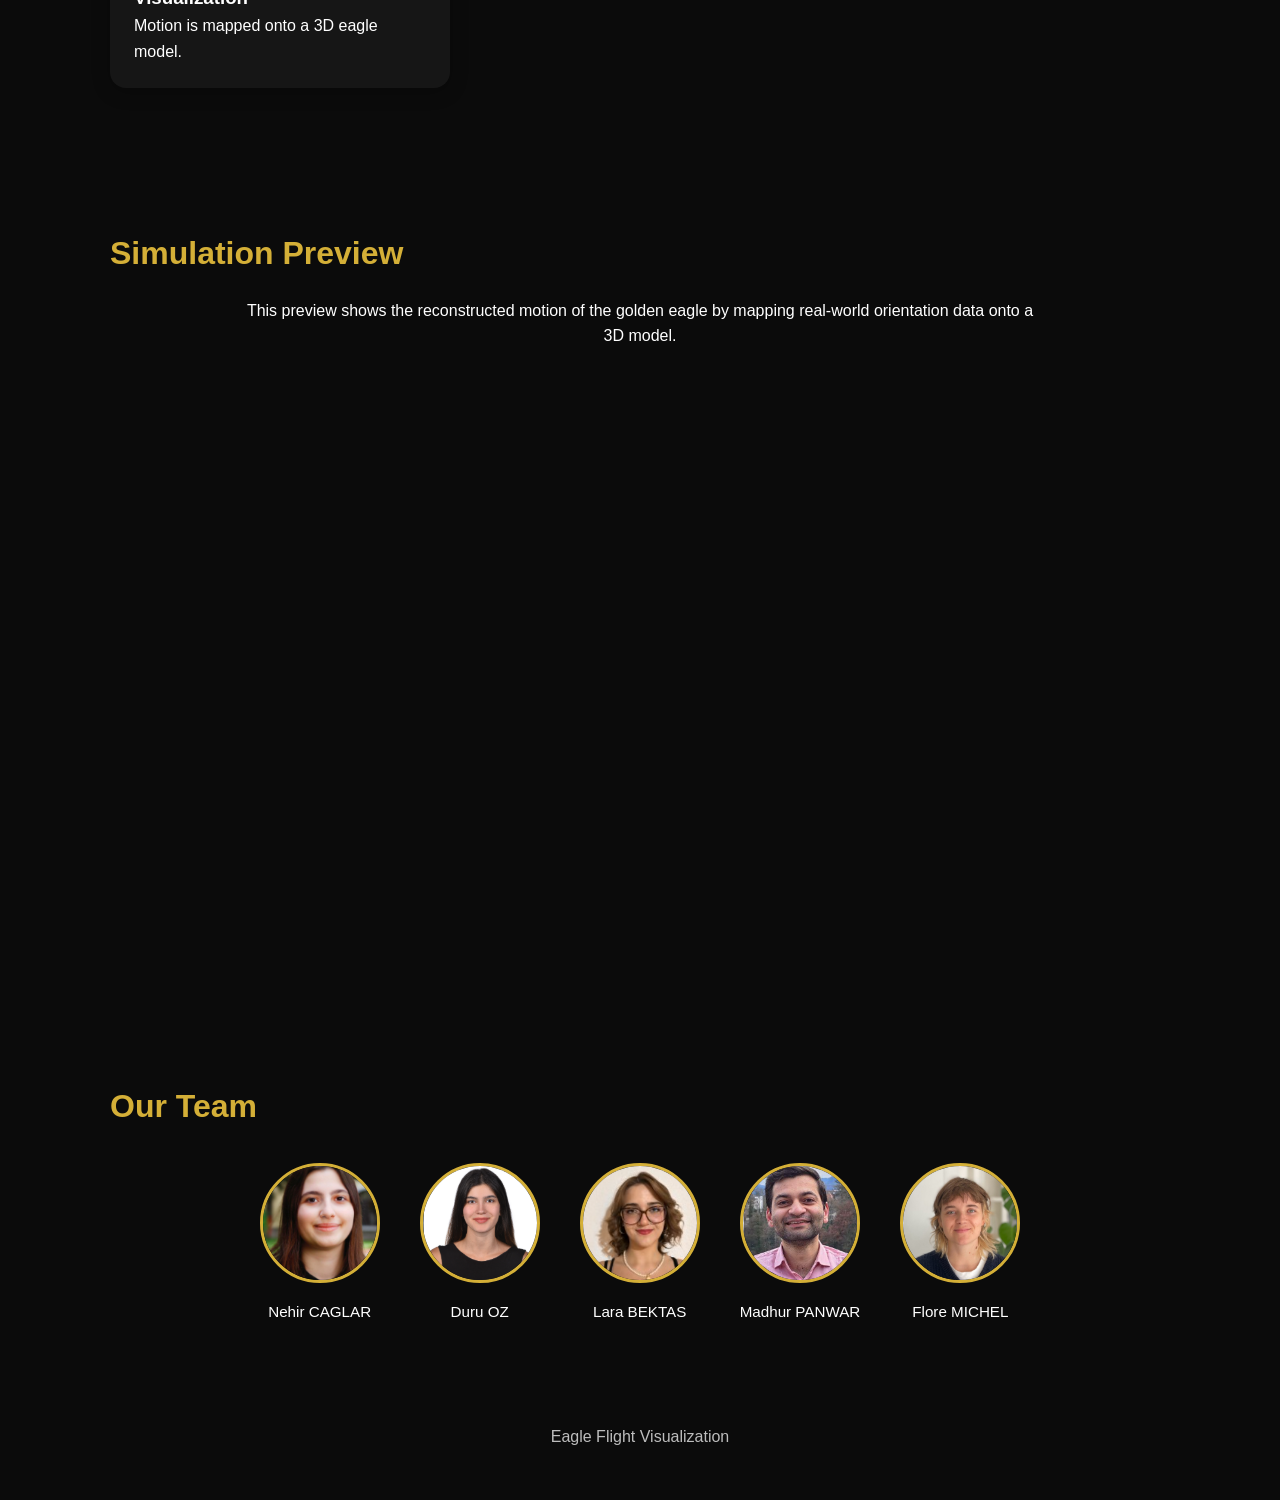
==== commit 7f9a925b: "Update index.html" ====
--- a/index.html
+++ b/index.html
@@ -3,7 +3,7 @@
 <head>
   <meta charset="UTF-8">
   <meta name="viewport" content="width=device-width, initial-scale=1.0">
-  <title>Golden Eagle Flight Visualization</title>
+  <title>Eagle Flight Visualization</title>
 
   <style>
     * {
@@ -137,7 +137,7 @@
 
   <!-- HERO -->
   <header>
-    <h1>Golden Eagle Flight Visualization</h1>
+    <h1> Eagle Flight Visualization</h1>
     <p>
       A data-driven visualization project exploring eagle flight motion through
       3D reconstruction, trajectory analysis, and visual storytelling.
@@ -166,7 +166,7 @@
 
   <!-- PHOTOS -->
   <section>
-    <h2>Golden Eagle Photos</h2>
+    <h2>Eagle Photos</h2>
     <div class="grid images">
       <img src="image1.jpeg">
       <img src="photo1.jpg">
@@ -262,7 +262,7 @@
   </section>
 
   <footer>
-    Golden Eagle Flight Visualization
+    Eagle Flight Visualization
   </footer>
 
 </body>
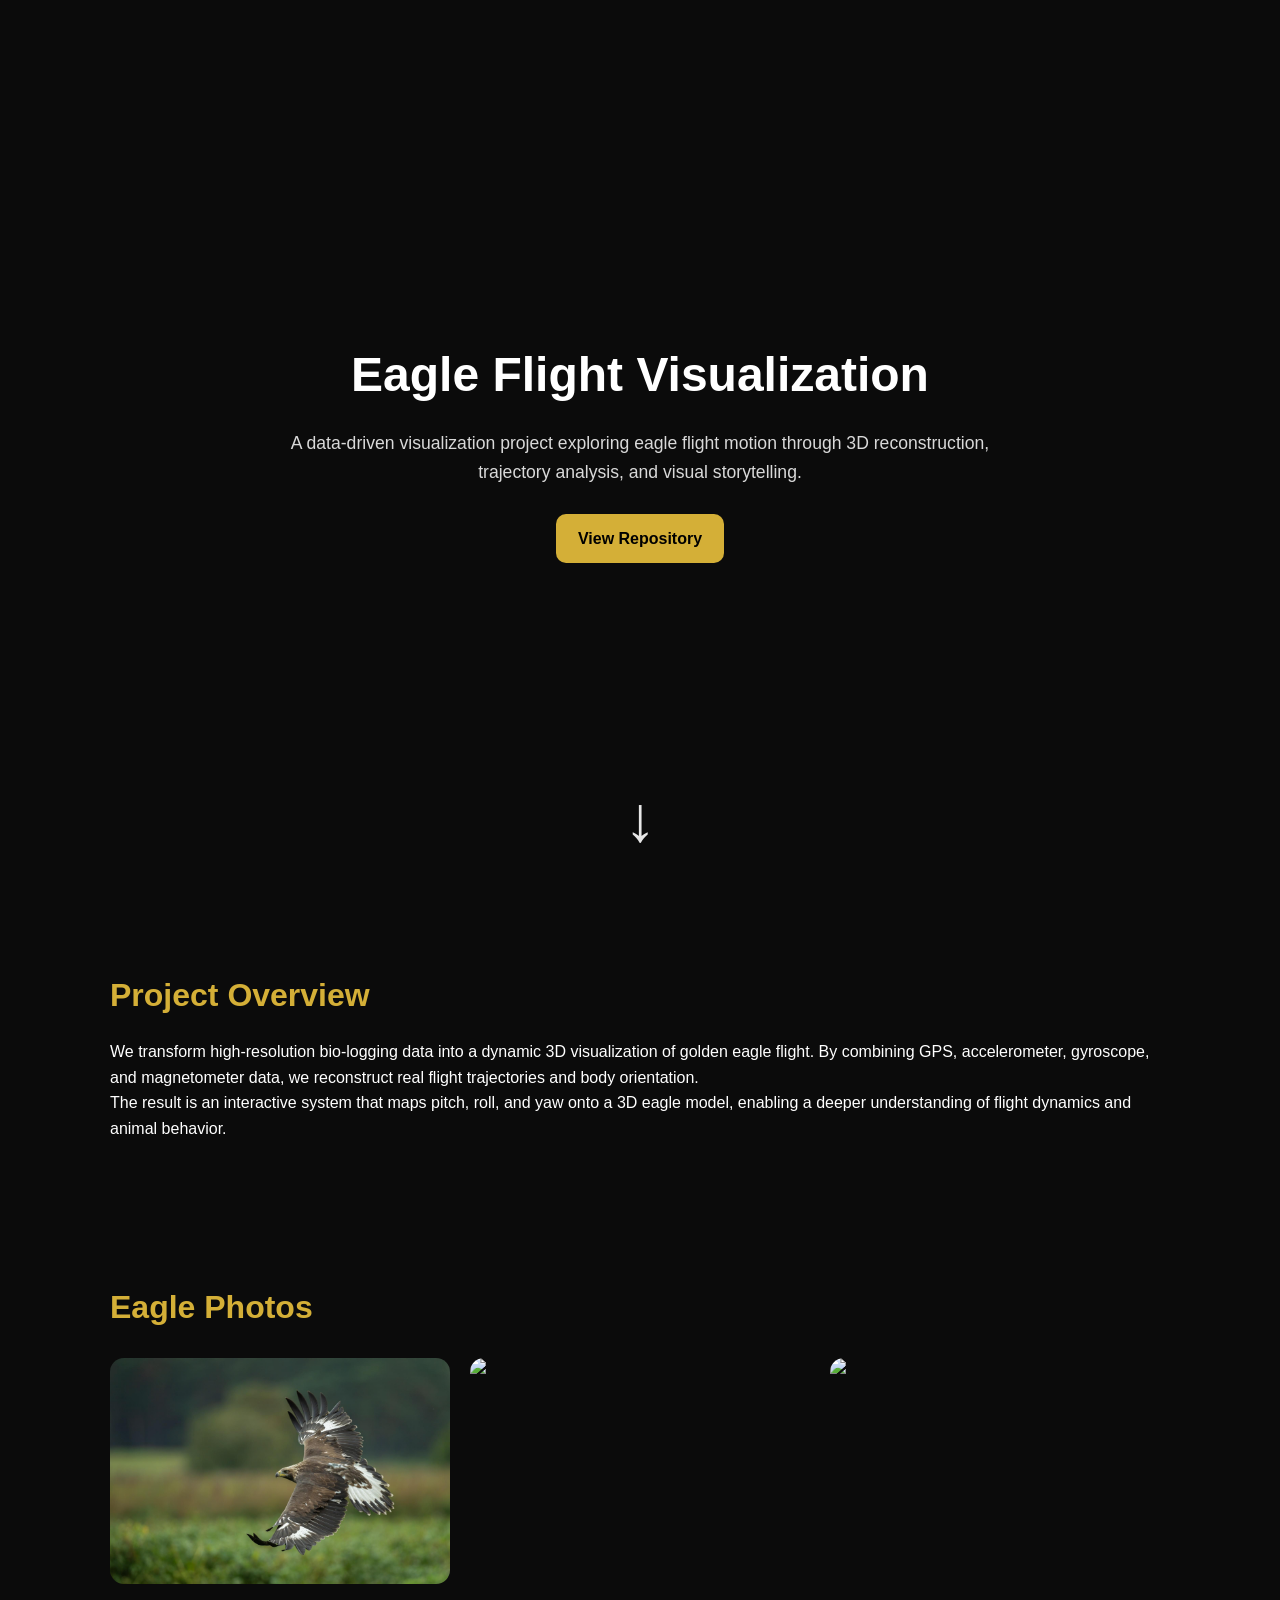
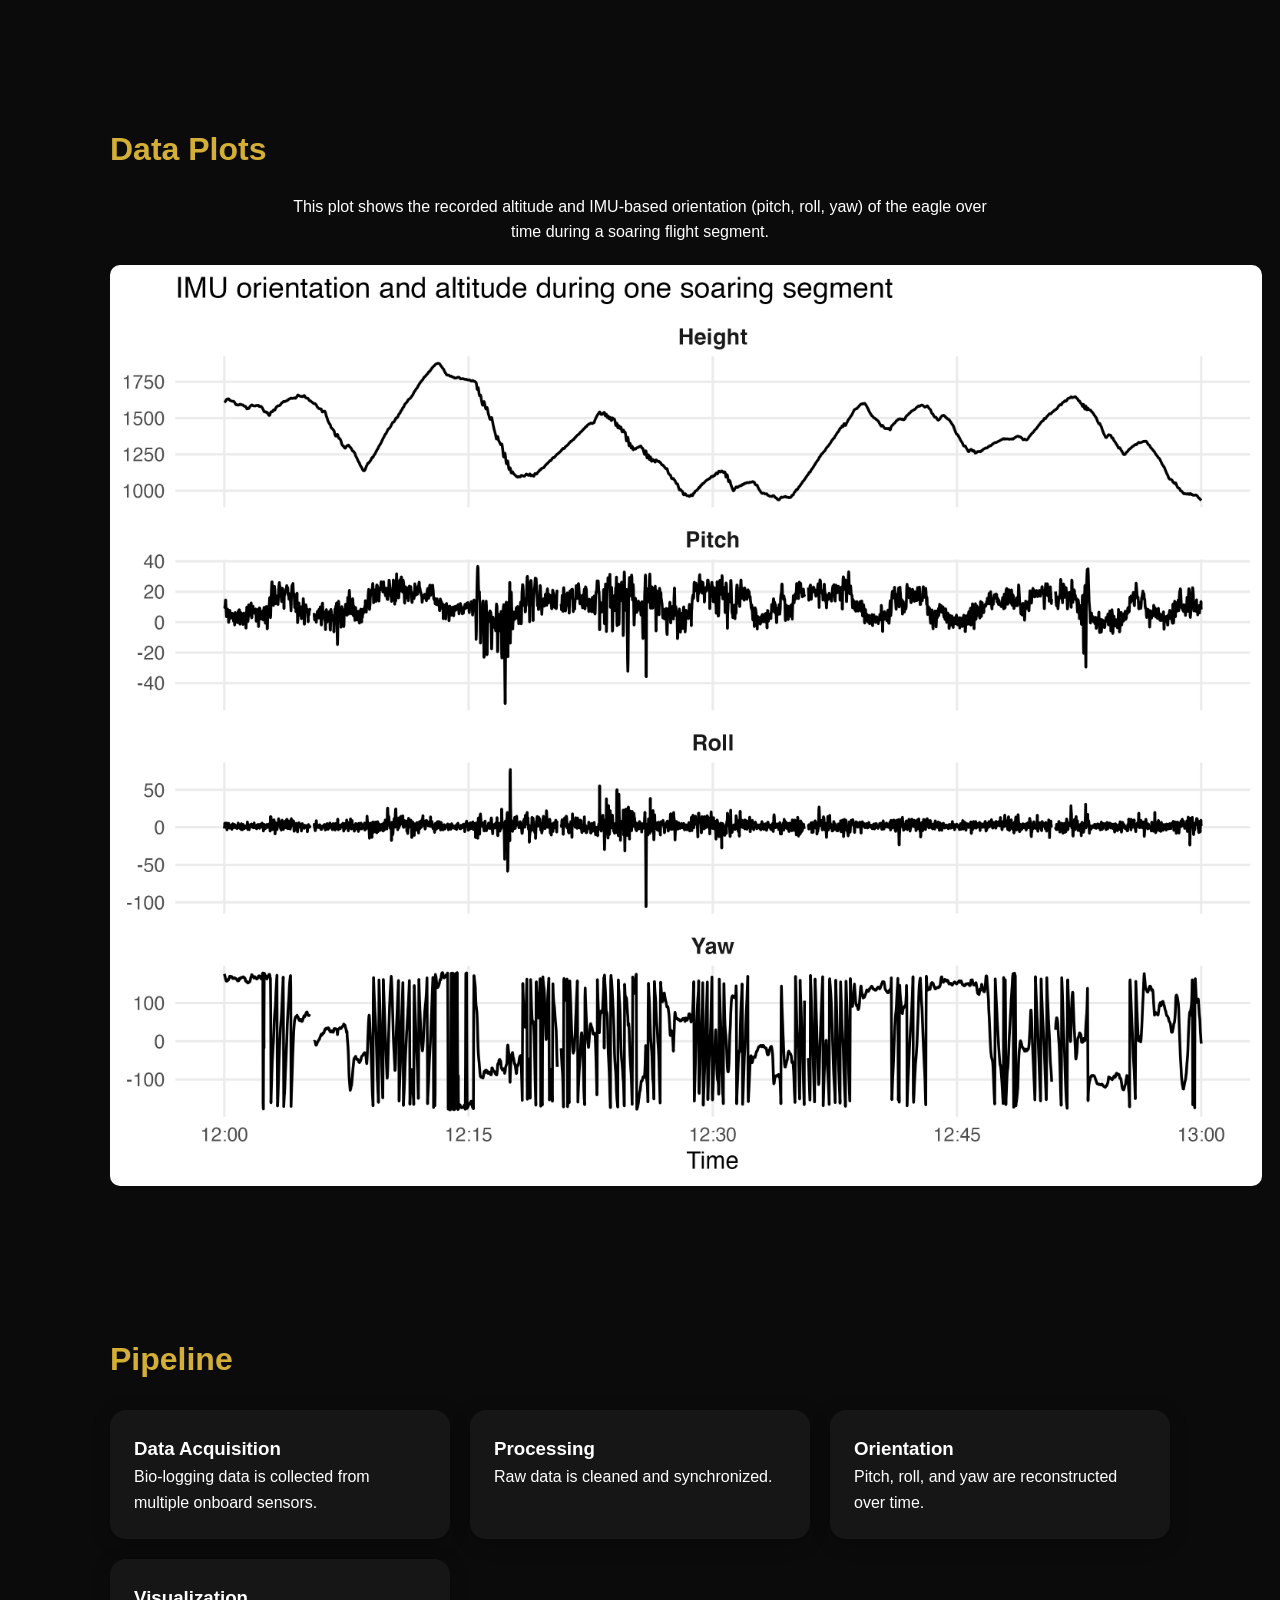
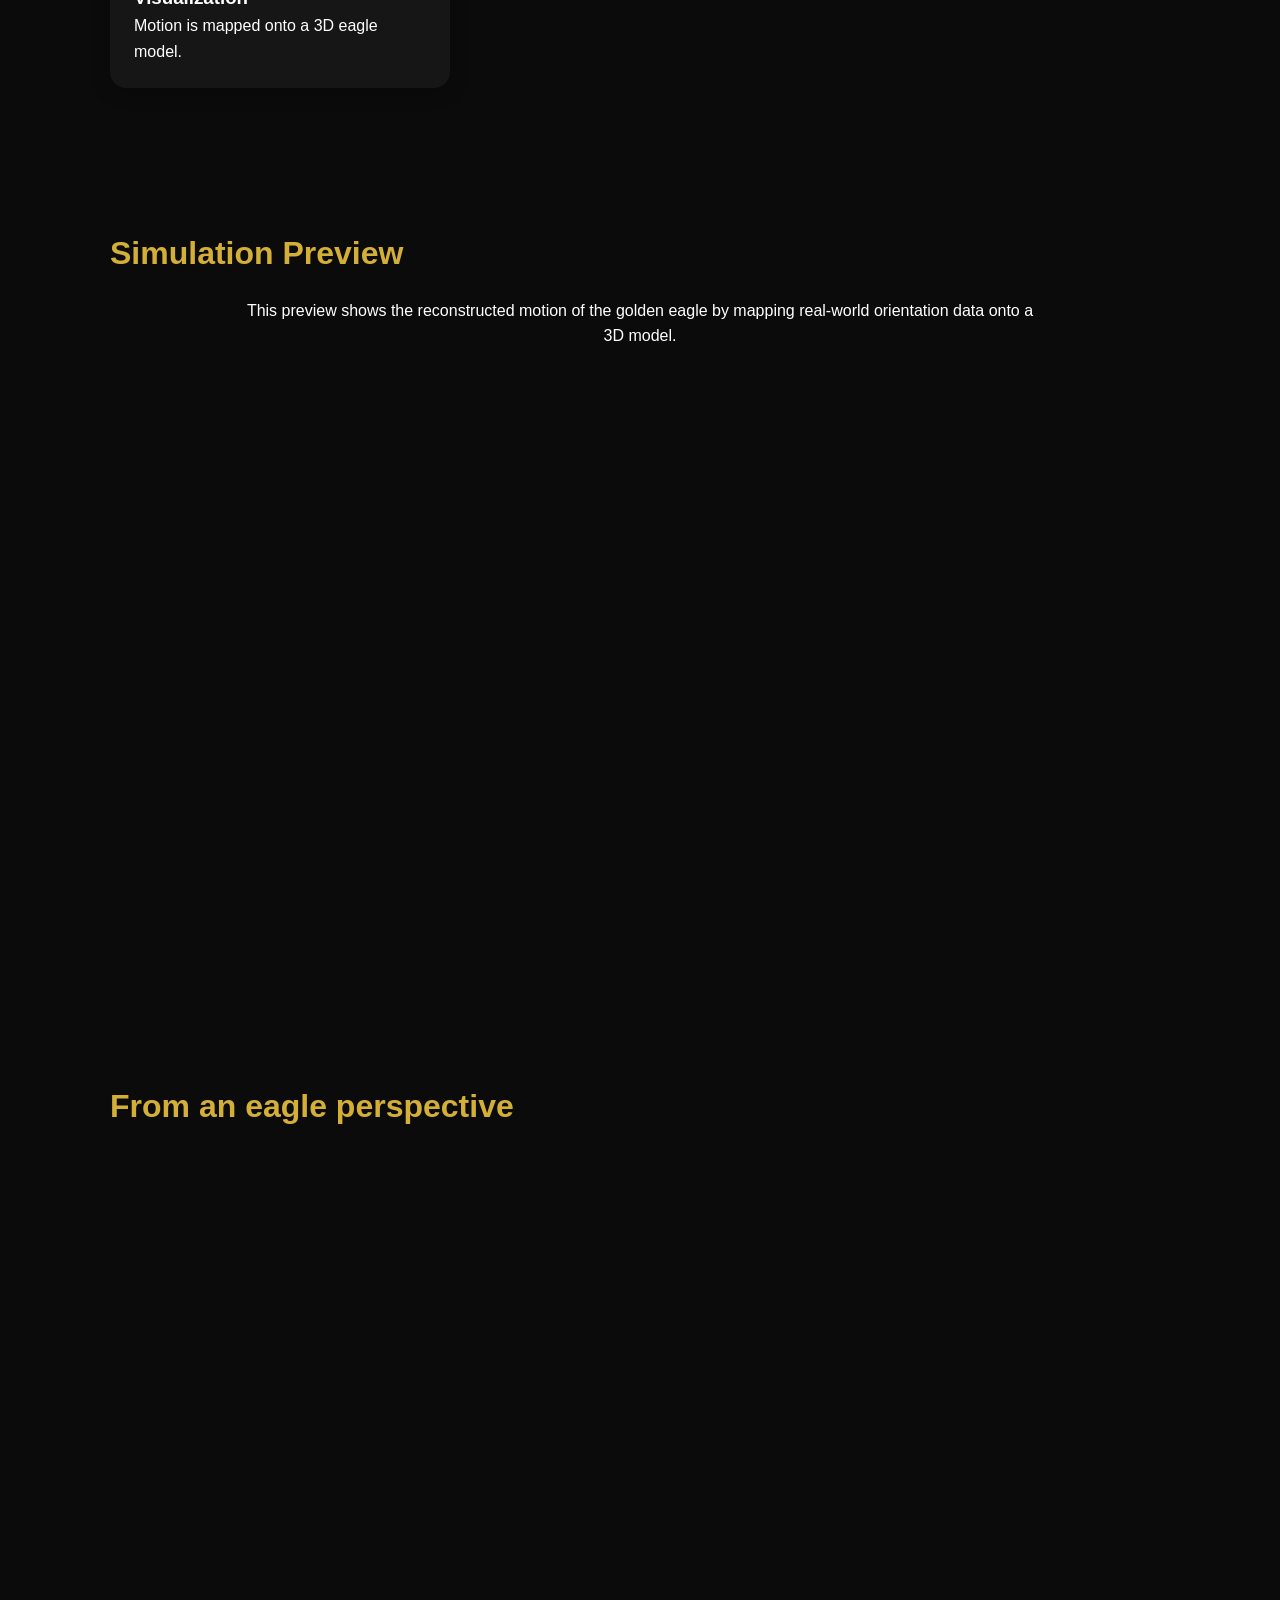
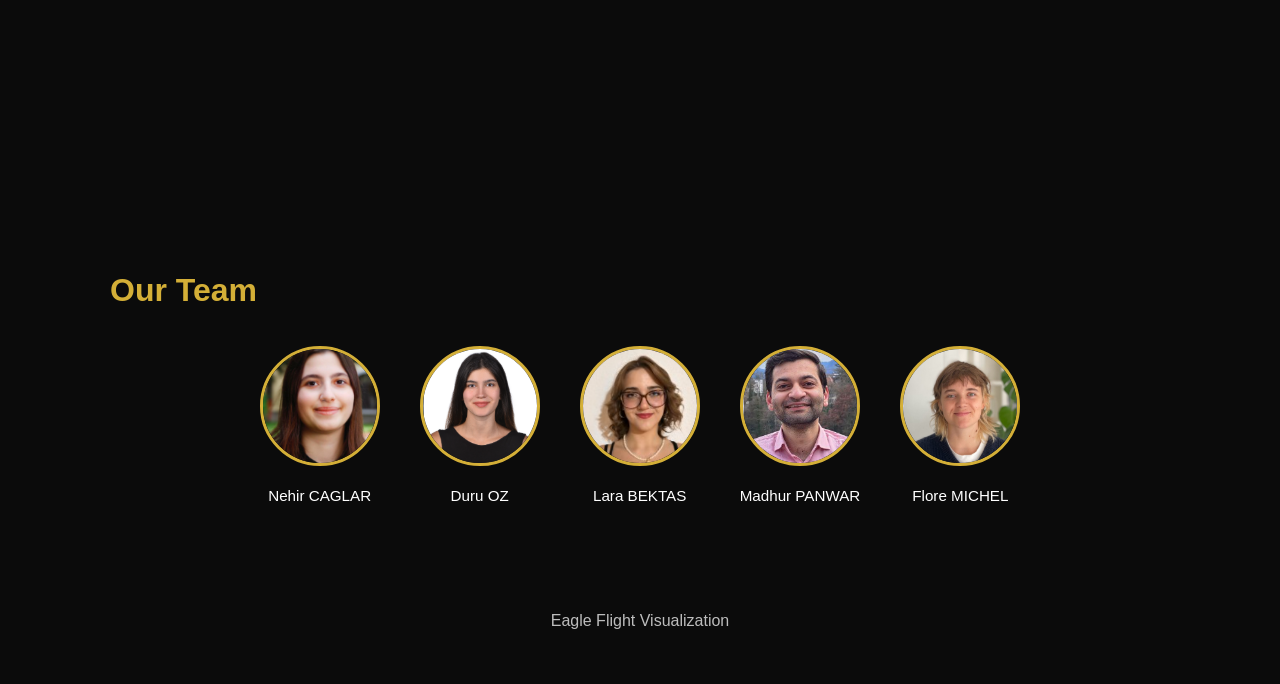
==== commit 1c48cc8f: "Update index.html" ====
--- a/index.html
+++ b/index.html
@@ -229,6 +229,21 @@
   </div>
 </section>
 
+   <section>
+  <h2>From an eagle perspective</h2>
+
+  <p style="text-align:center; max-width:800px; margin:auto; margin-bottom:25px;">
+    
+  </p>
+
+  <div style="text-align:center;">
+    <iframe
+      src="https://drive.google.com/file/d/1Pu6PpGnRXI1v4OSXxCayzbPcEw-Umrzh/view?resourcekey"
+      style="width:90vw; max-width:1000px; height:56vw; max-height:560px; border-radius:12px; border:none;">
+    </iframe>
+  </div>
+</section>
+
   <!-- TEAM -->
   <section>
     <h2>Our Team</h2>
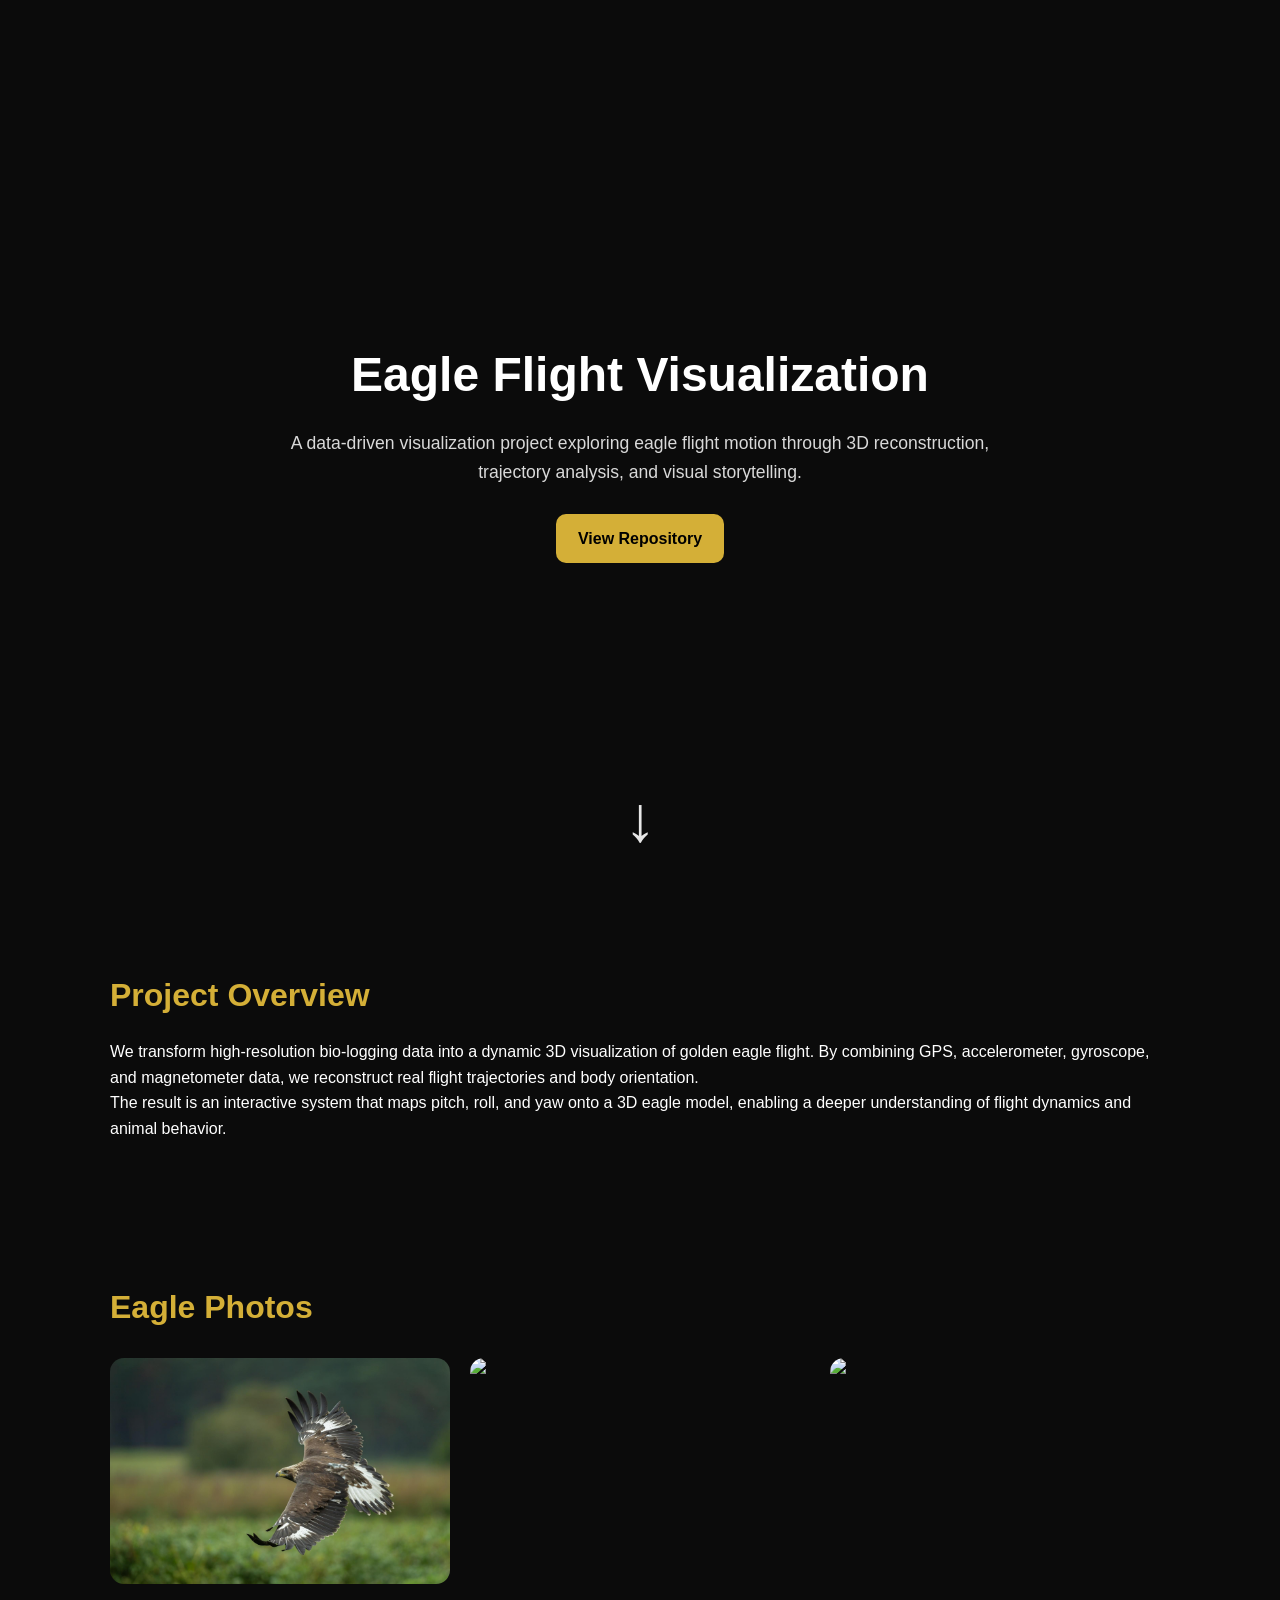
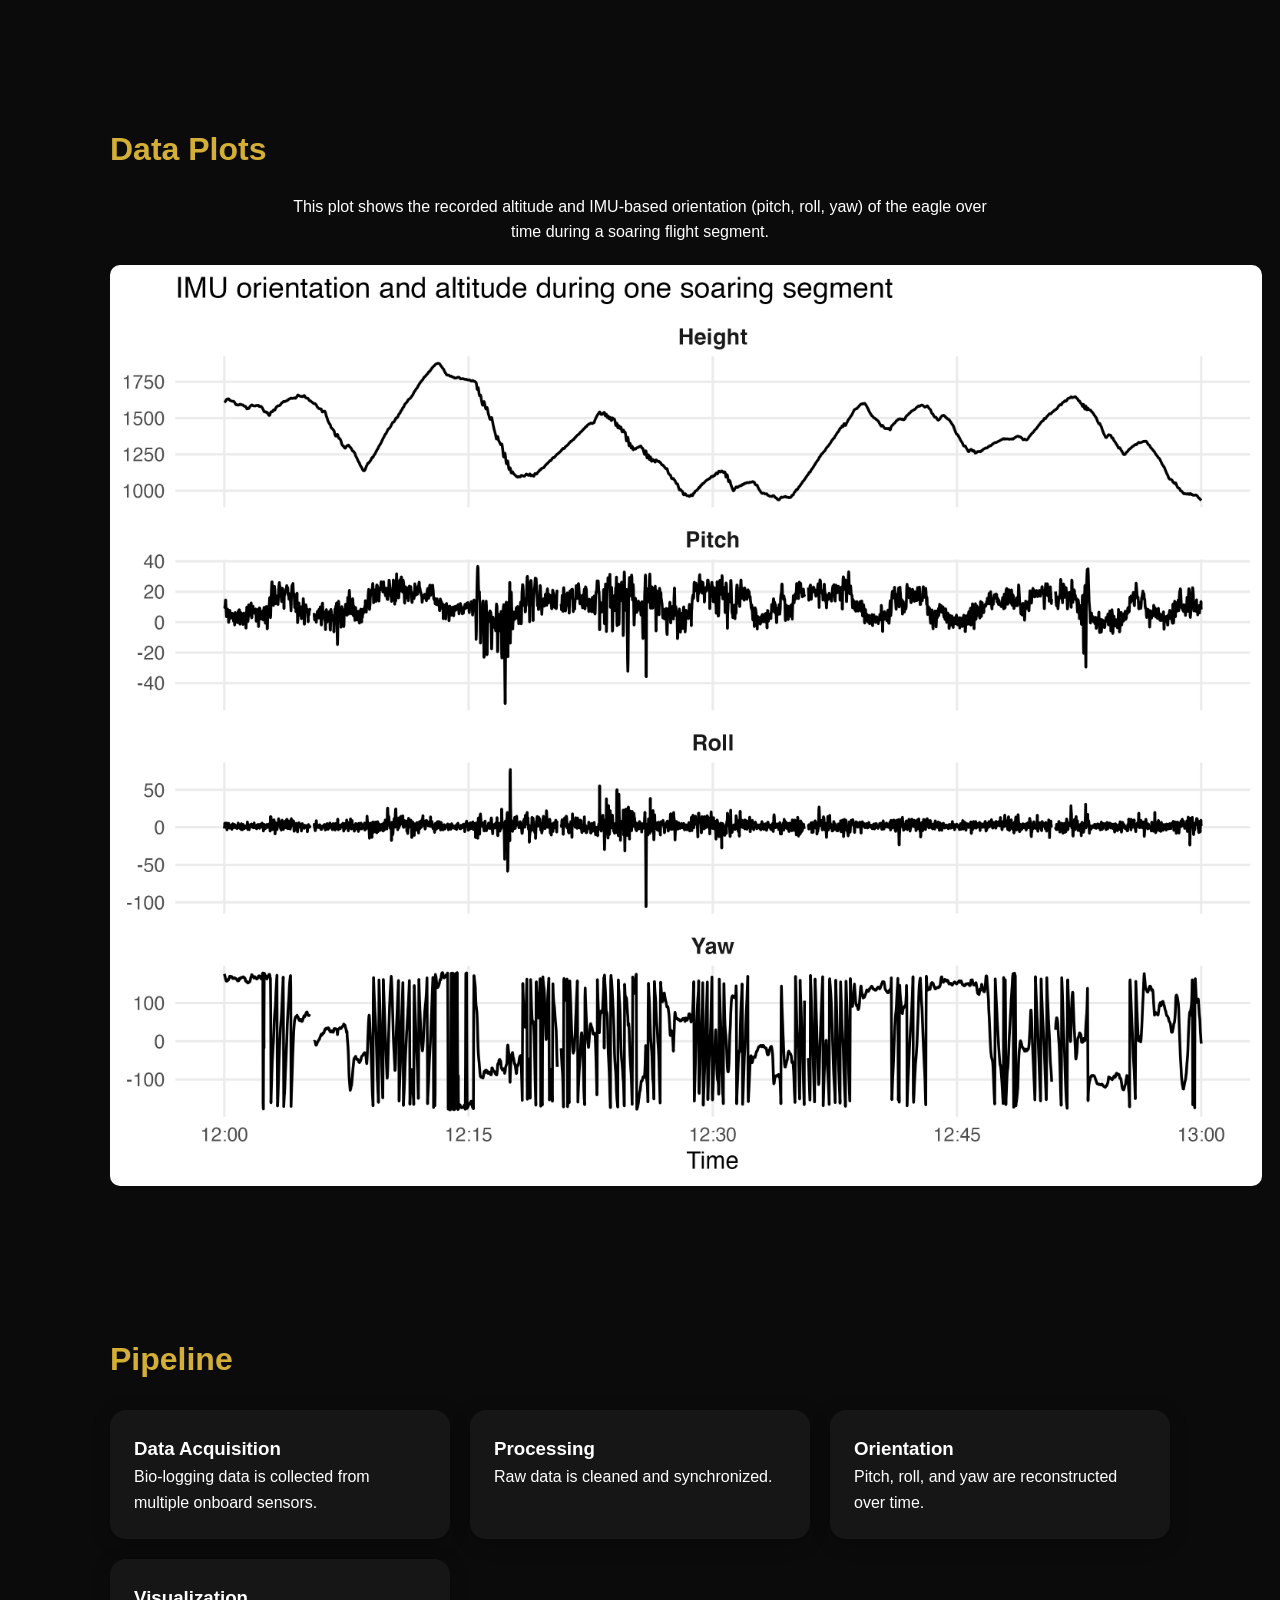
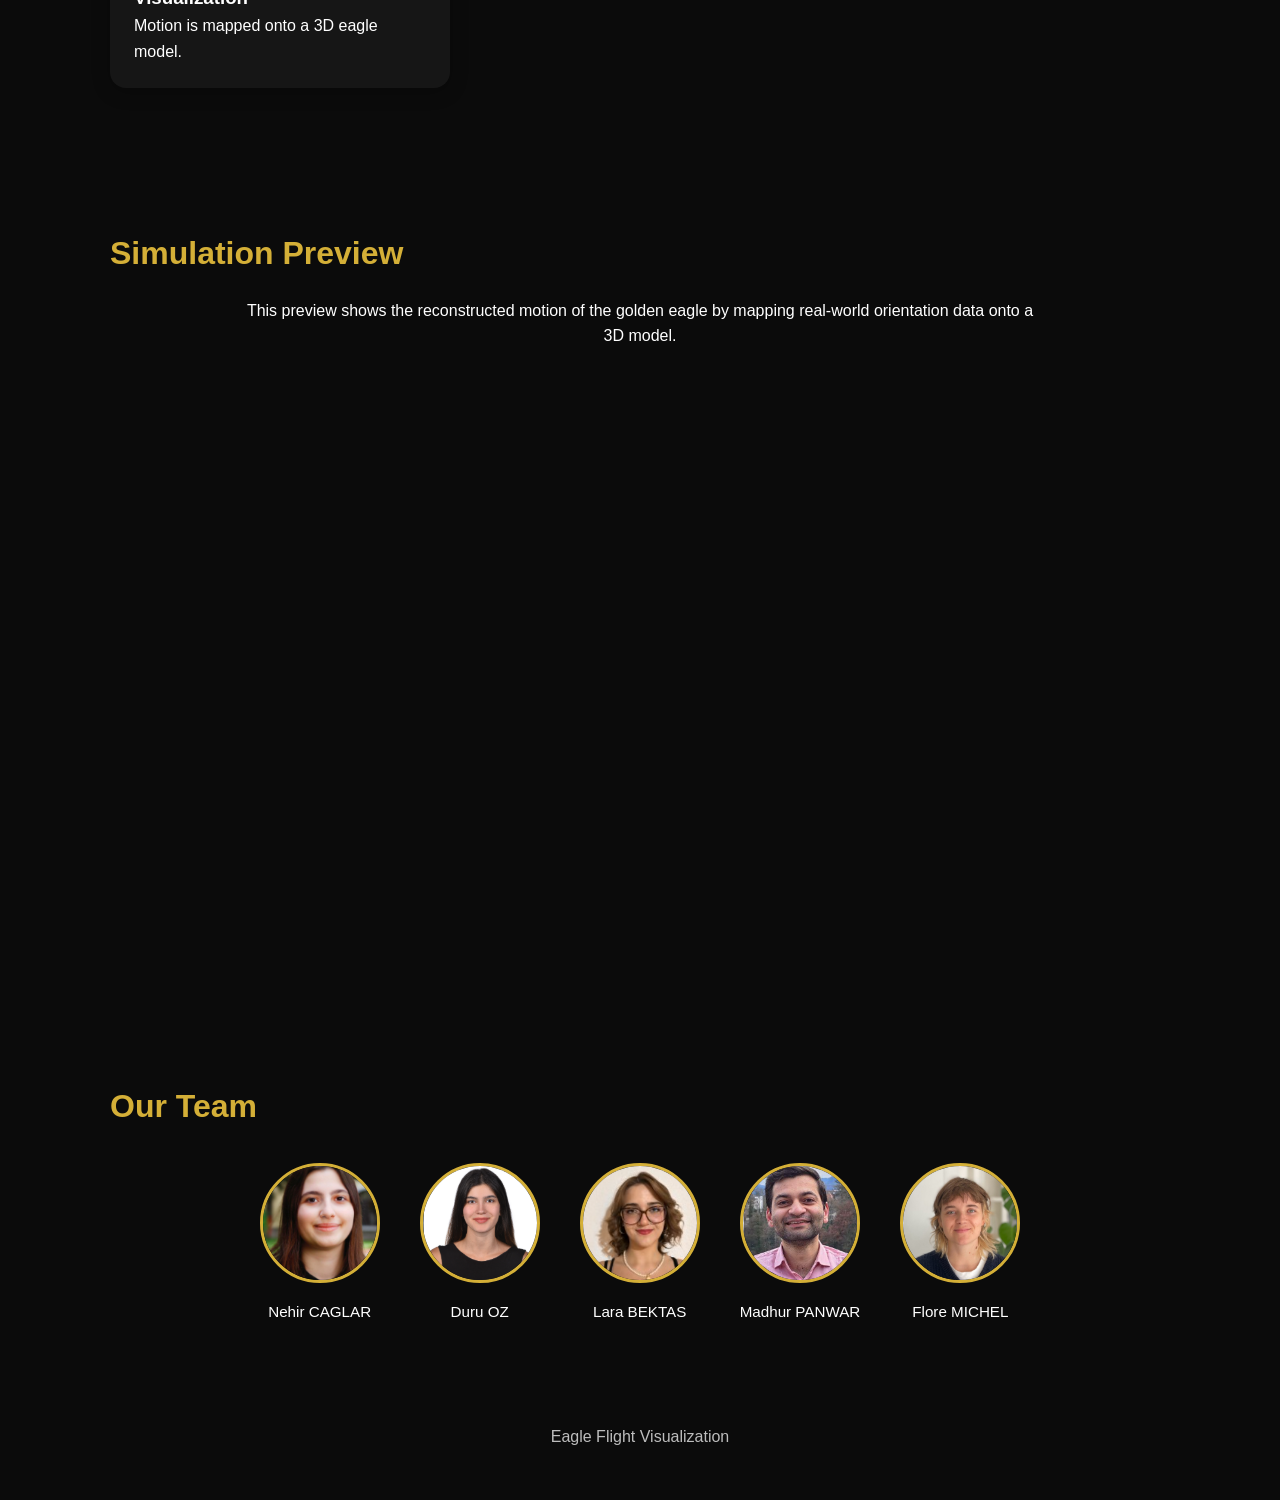
==== commit 748012dd: "Update index.html" ====
--- a/index.html
+++ b/index.html
@@ -229,22 +229,7 @@
   </div>
 </section>
 
-   <section>
-  <h2>From an eagle perspective</h2>
-
-  <p style="text-align:center; max-width:800px; margin:auto; margin-bottom:25px;">
-    
-  </p>
-
-  <div style="text-align:center;">
-    <iframe
-      src="https://drive.google.com/file/d/1Pu6PpGnRXI1v4OSXxCayzbPcEw-Umrzh/view?resourcekey"
-      style="width:90vw; max-width:1000px; height:56vw; max-height:560px; border-radius:12px; border:none;">
-    </iframe>
-  </div>
-</section>
-
-  <!-- TEAM -->
+     <!-- TEAM -->
   <section>
     <h2>Our Team</h2>
 
